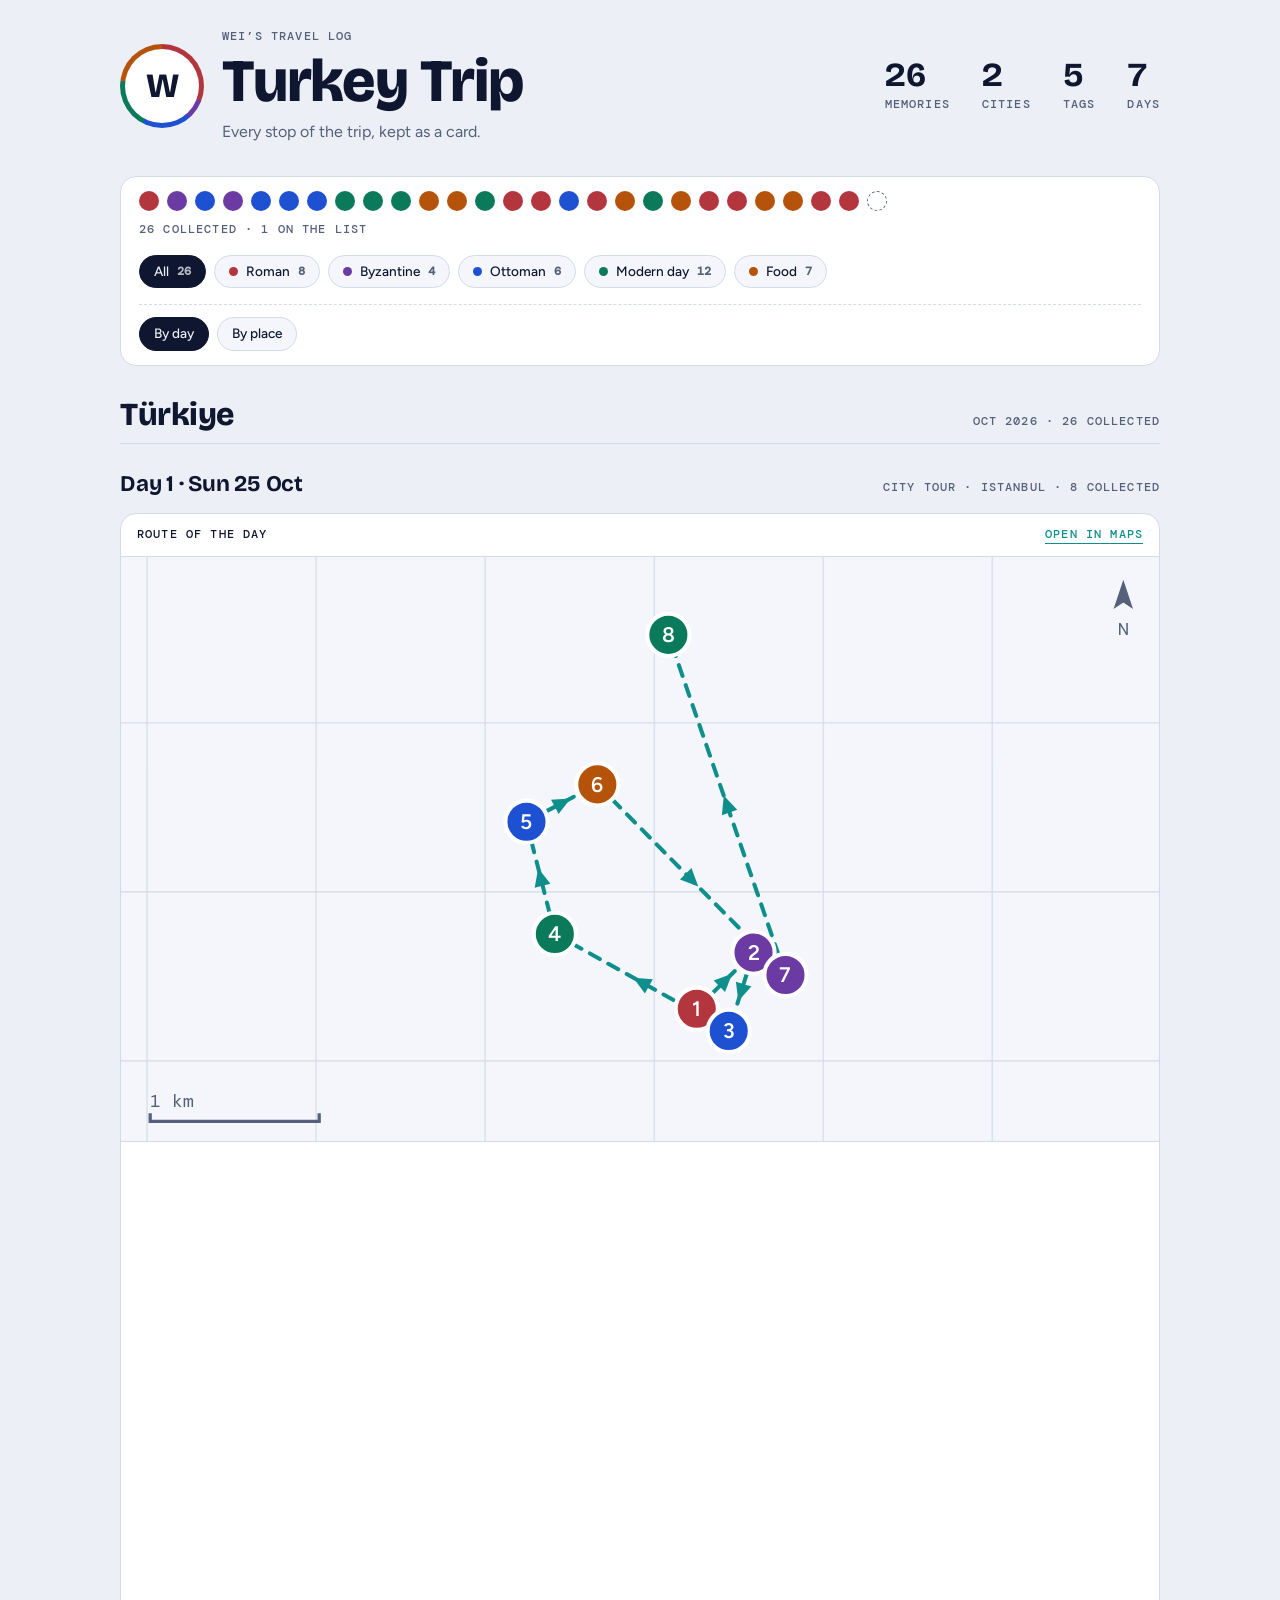
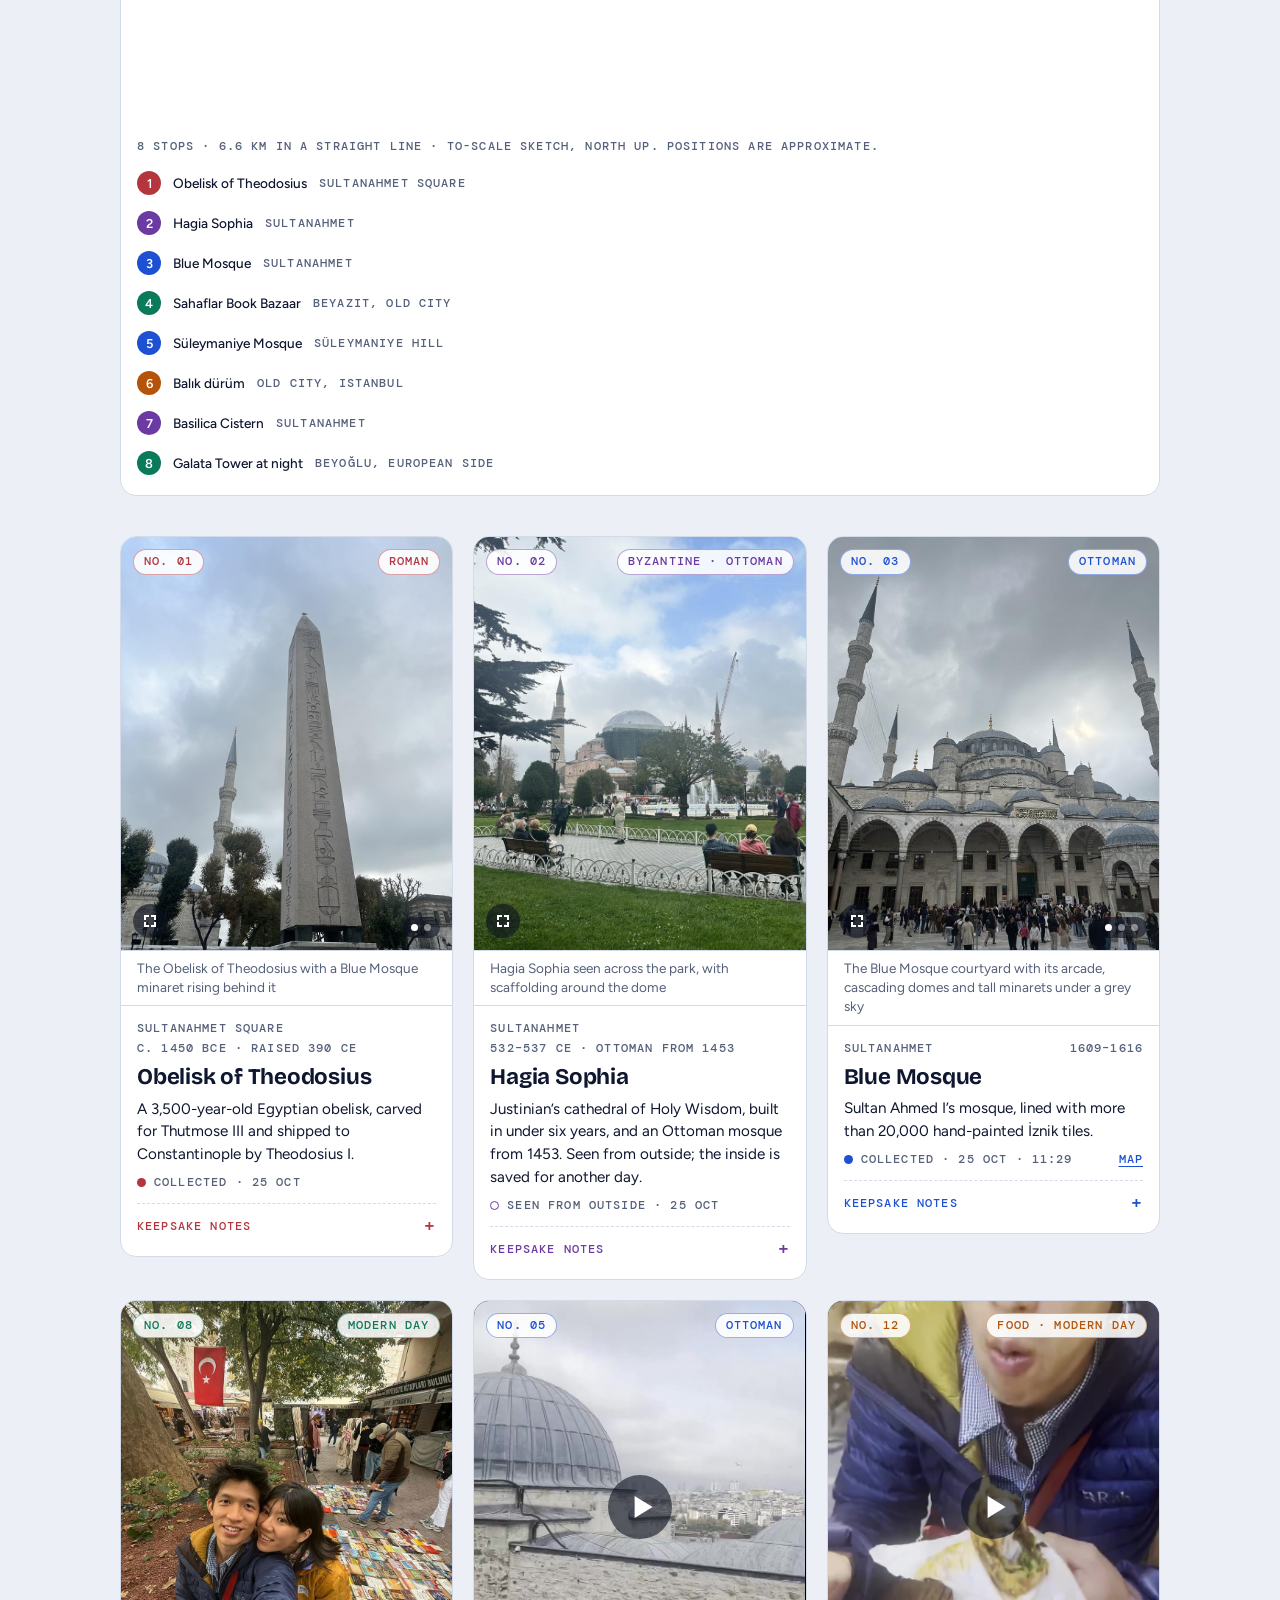
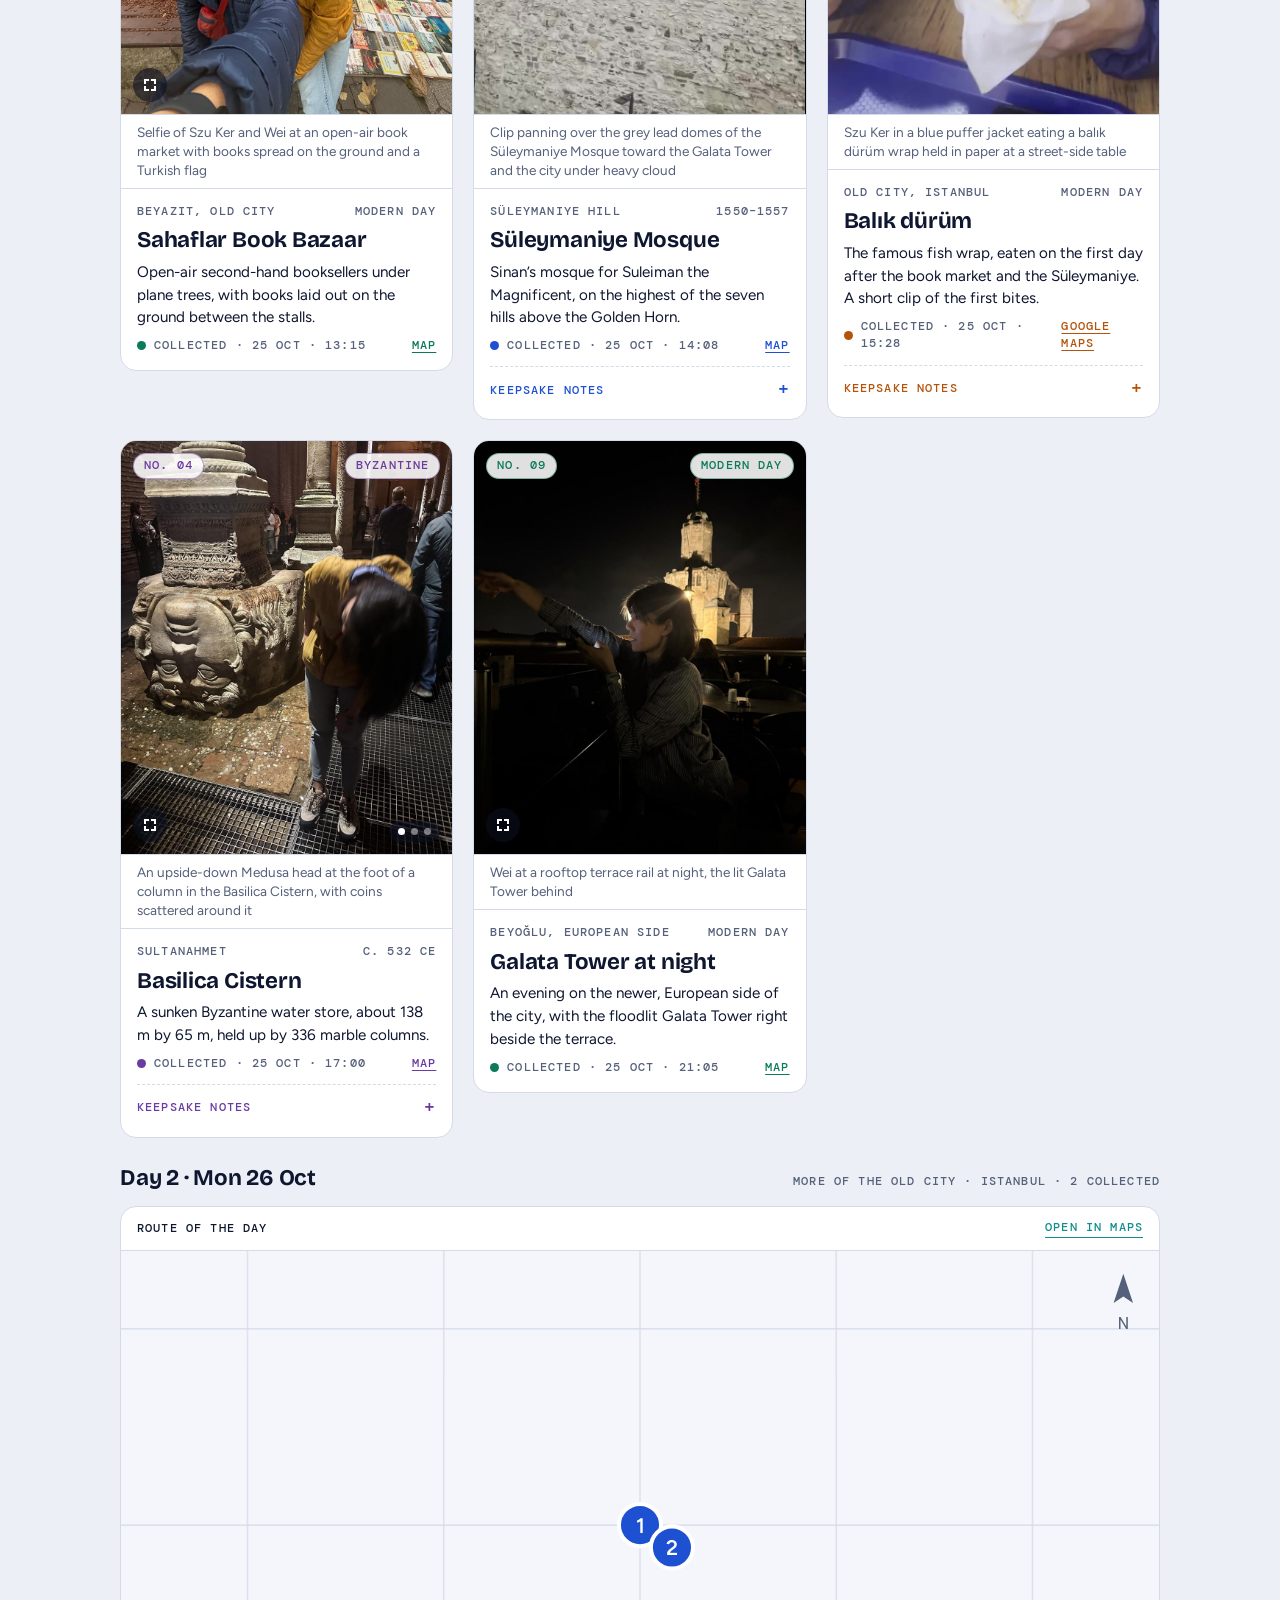
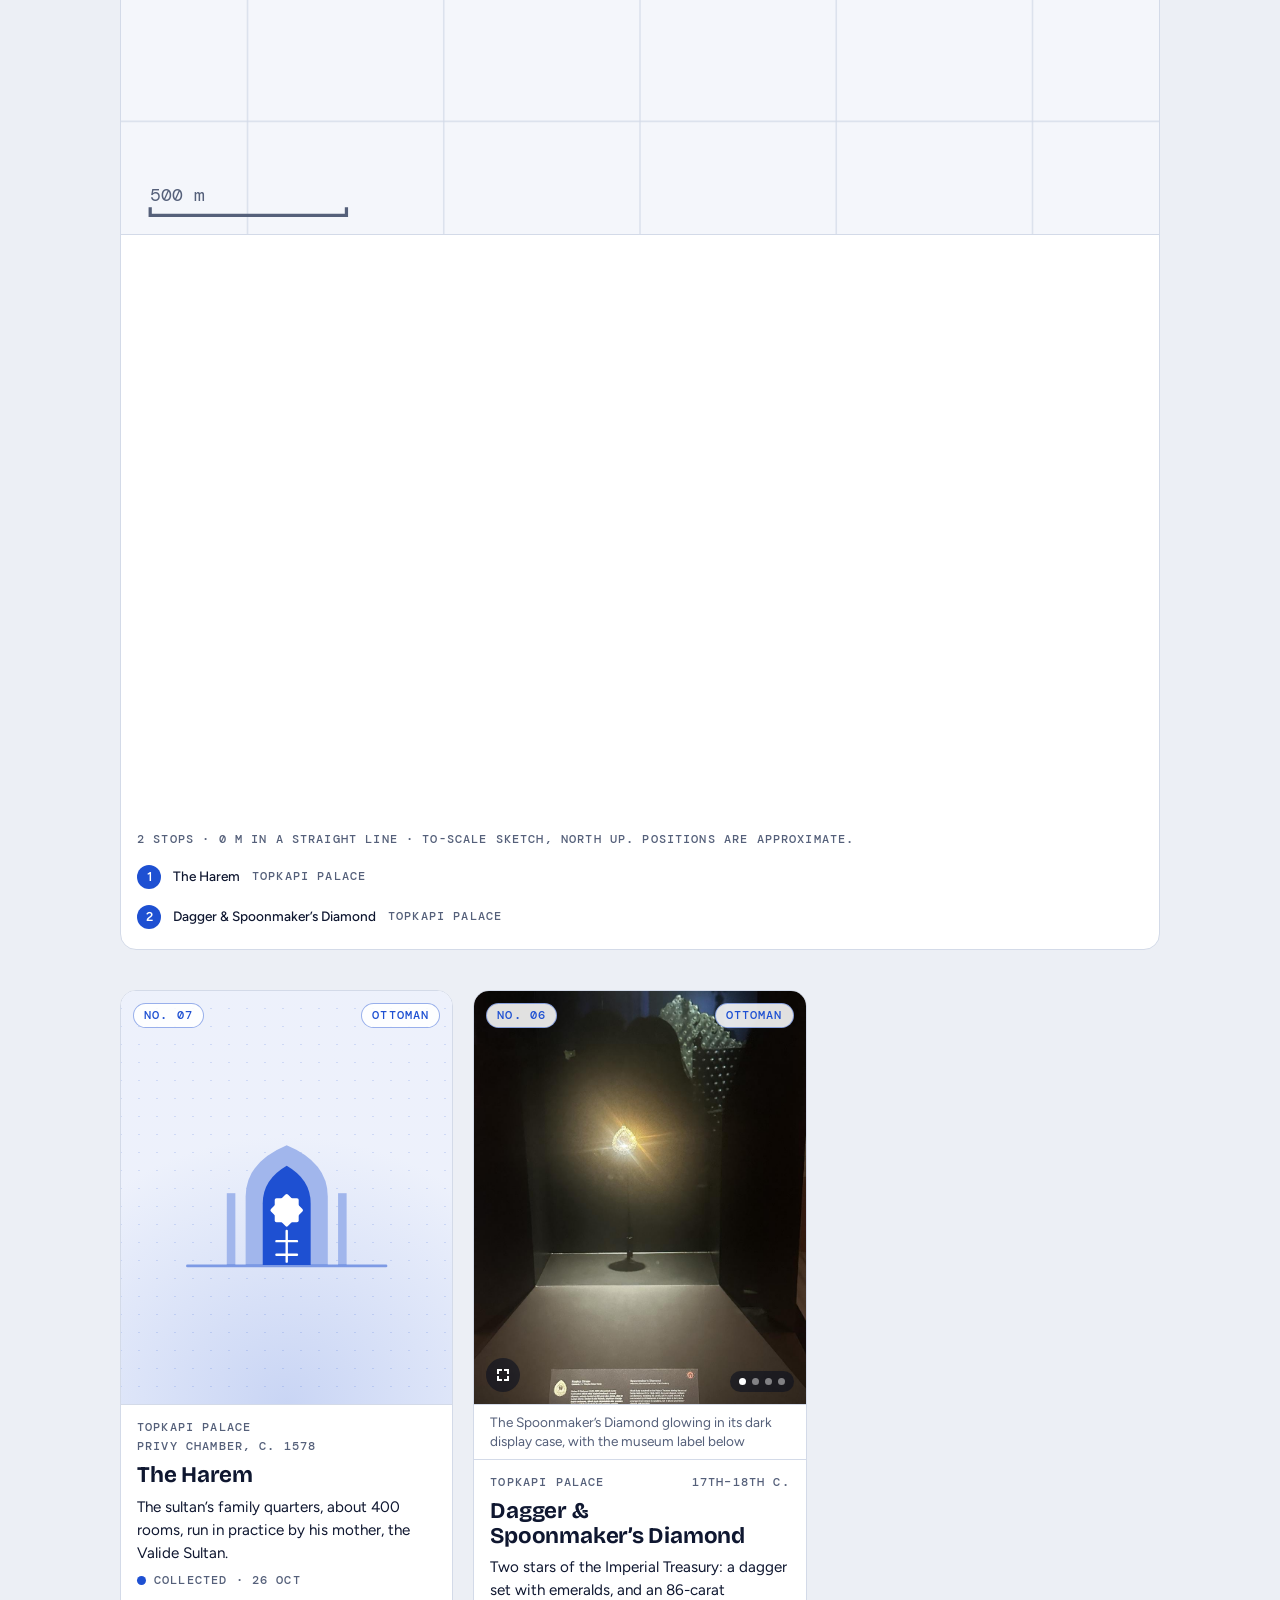
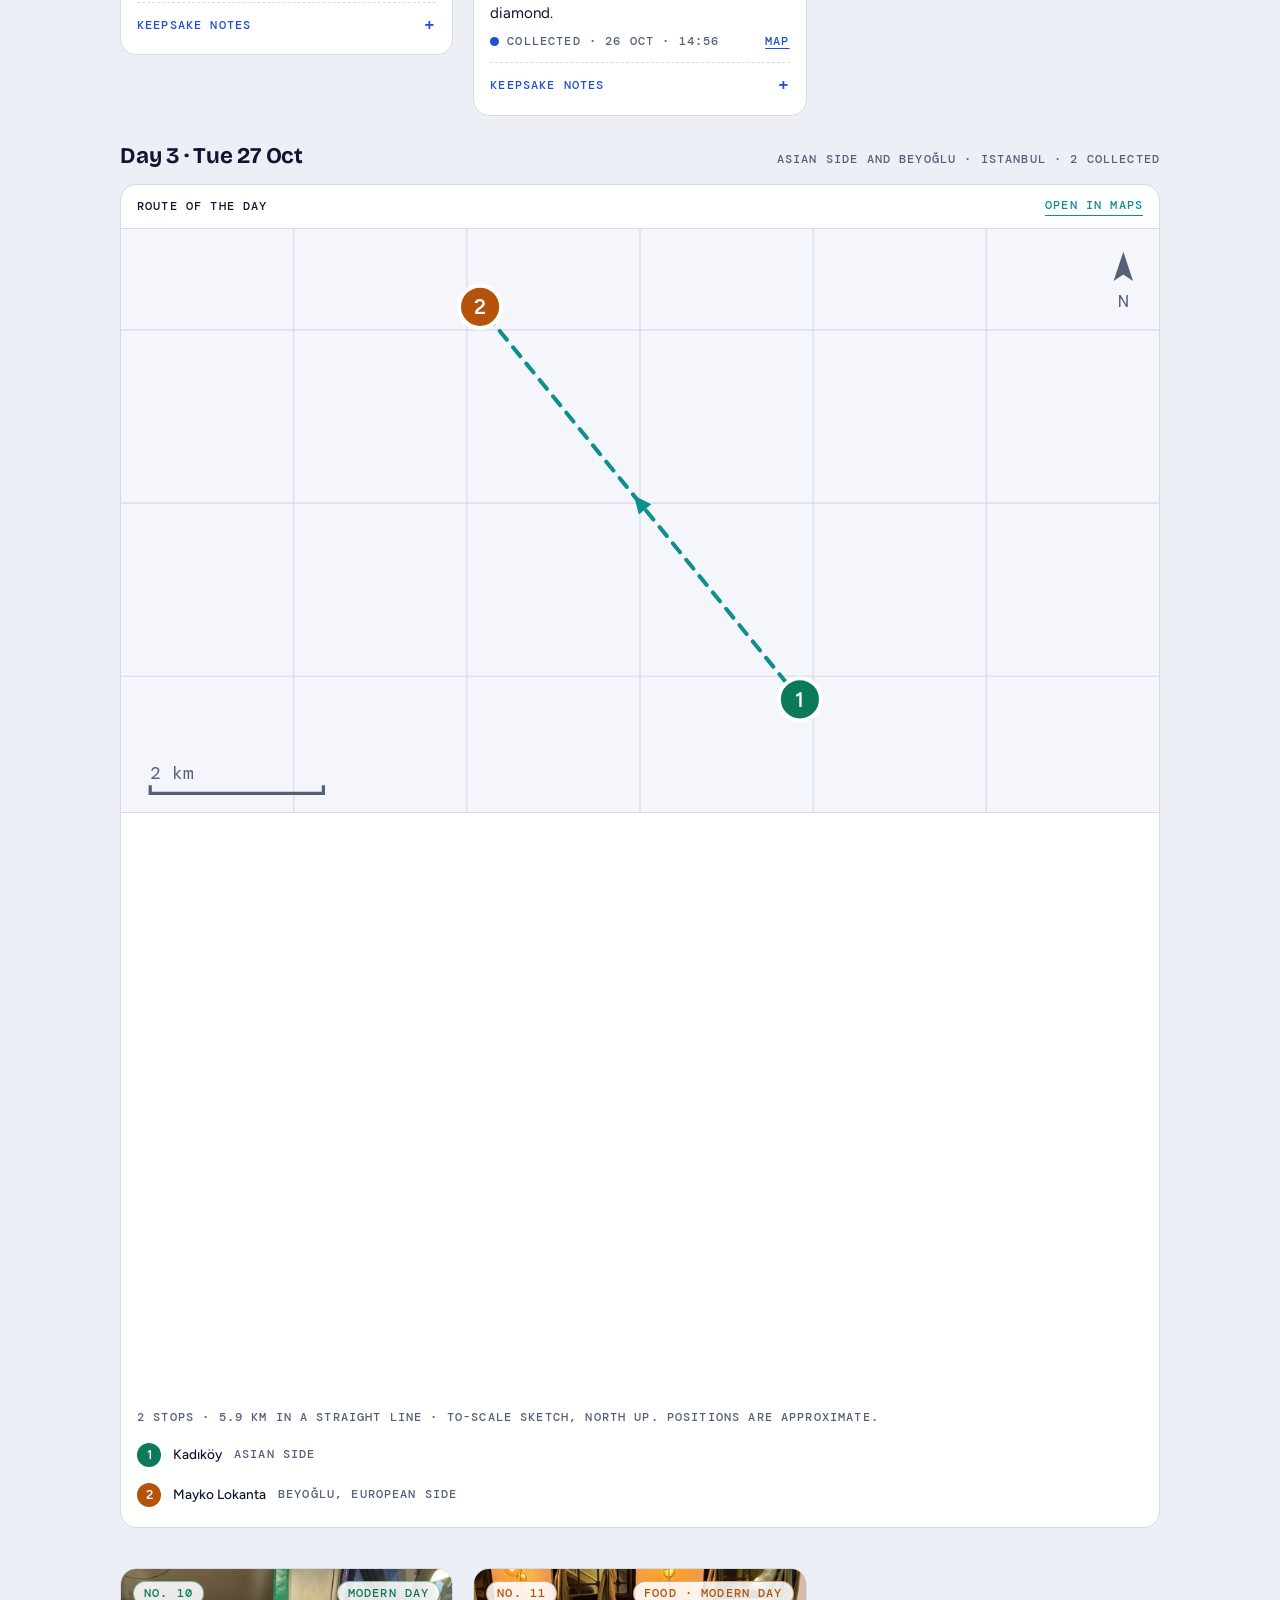
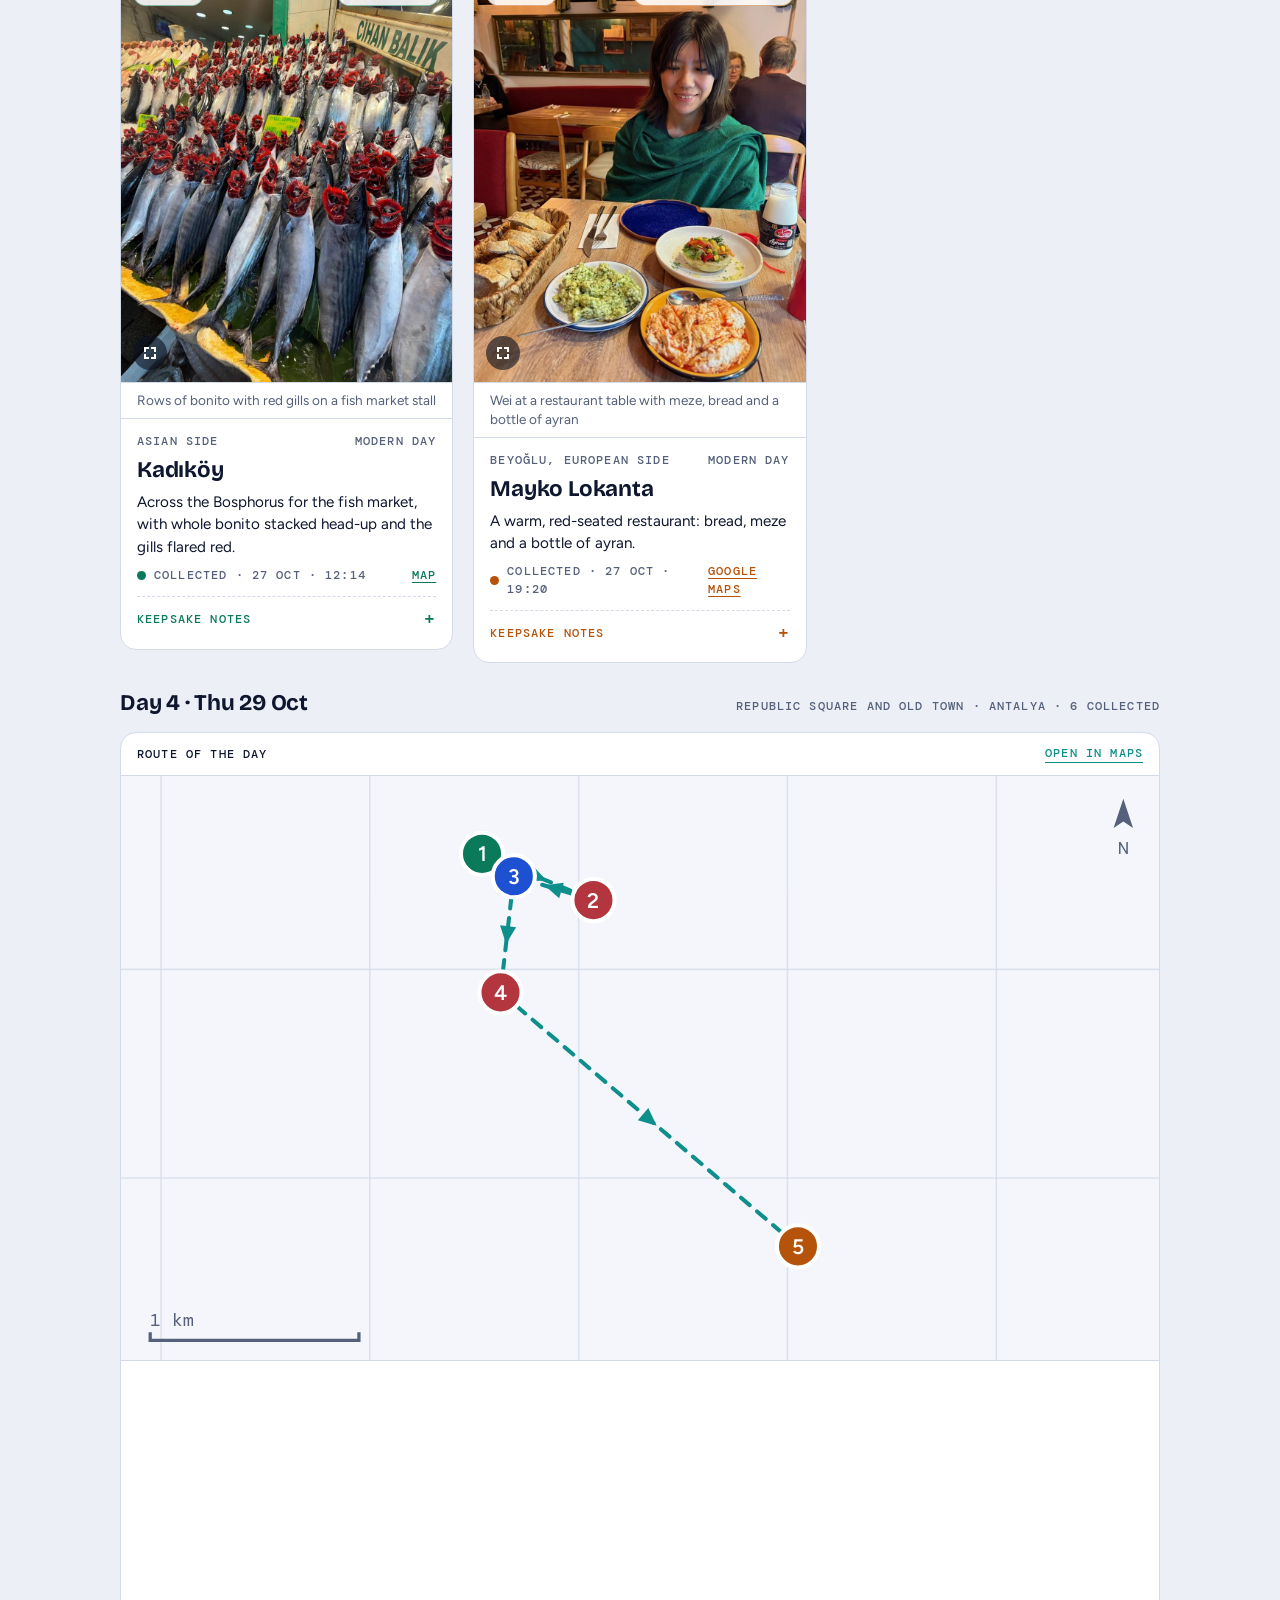
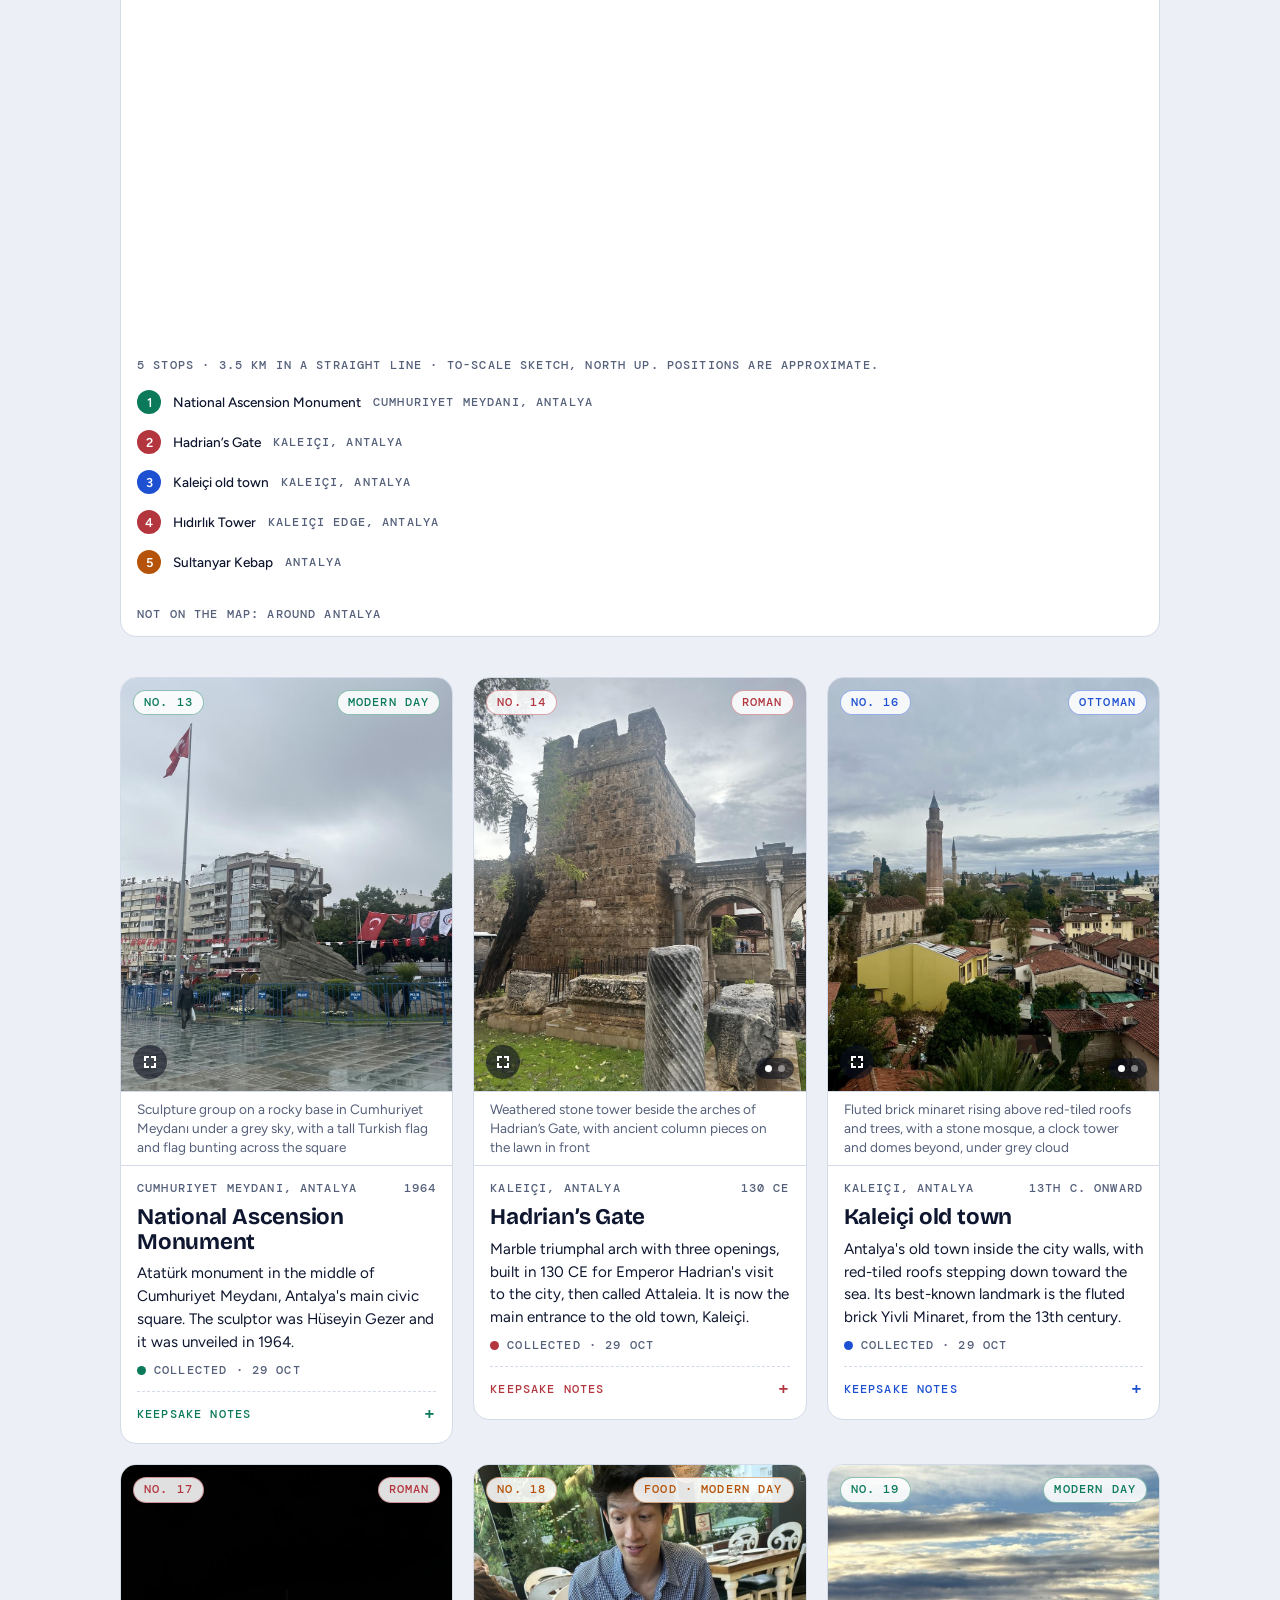
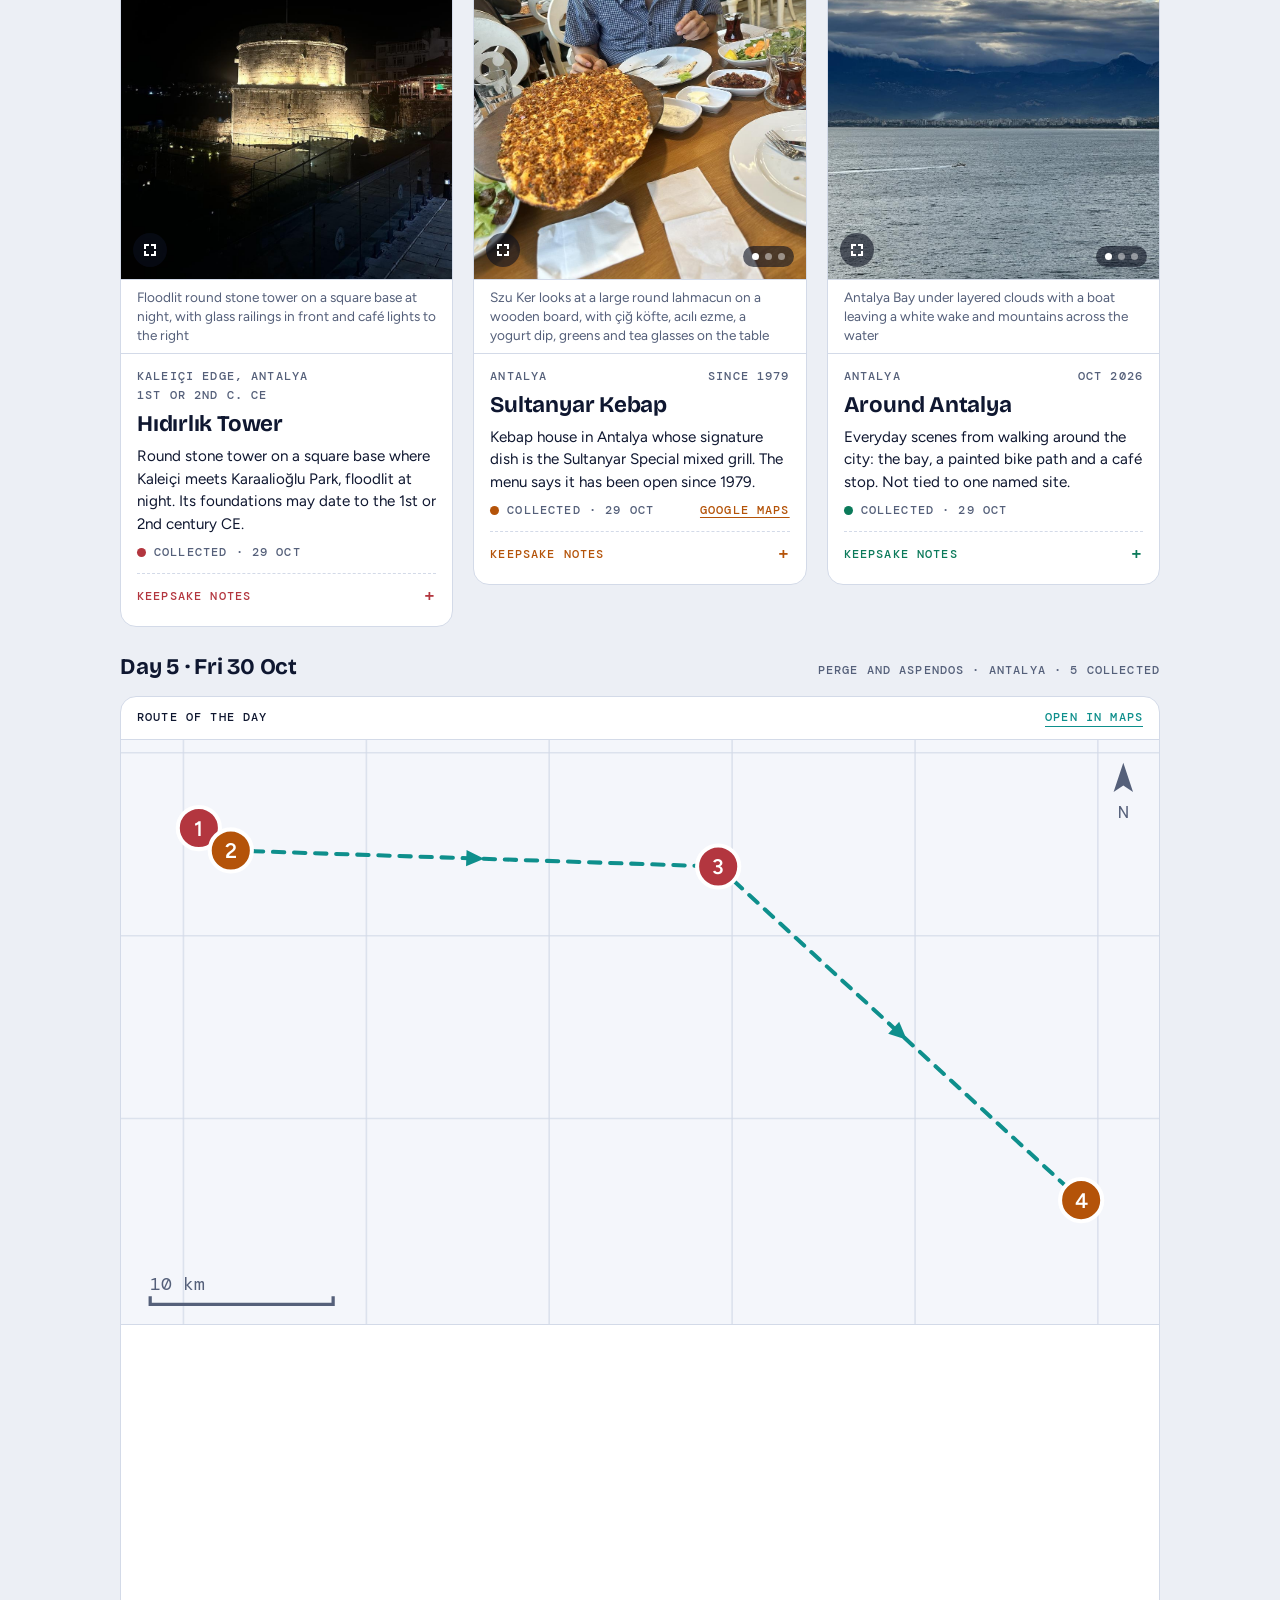
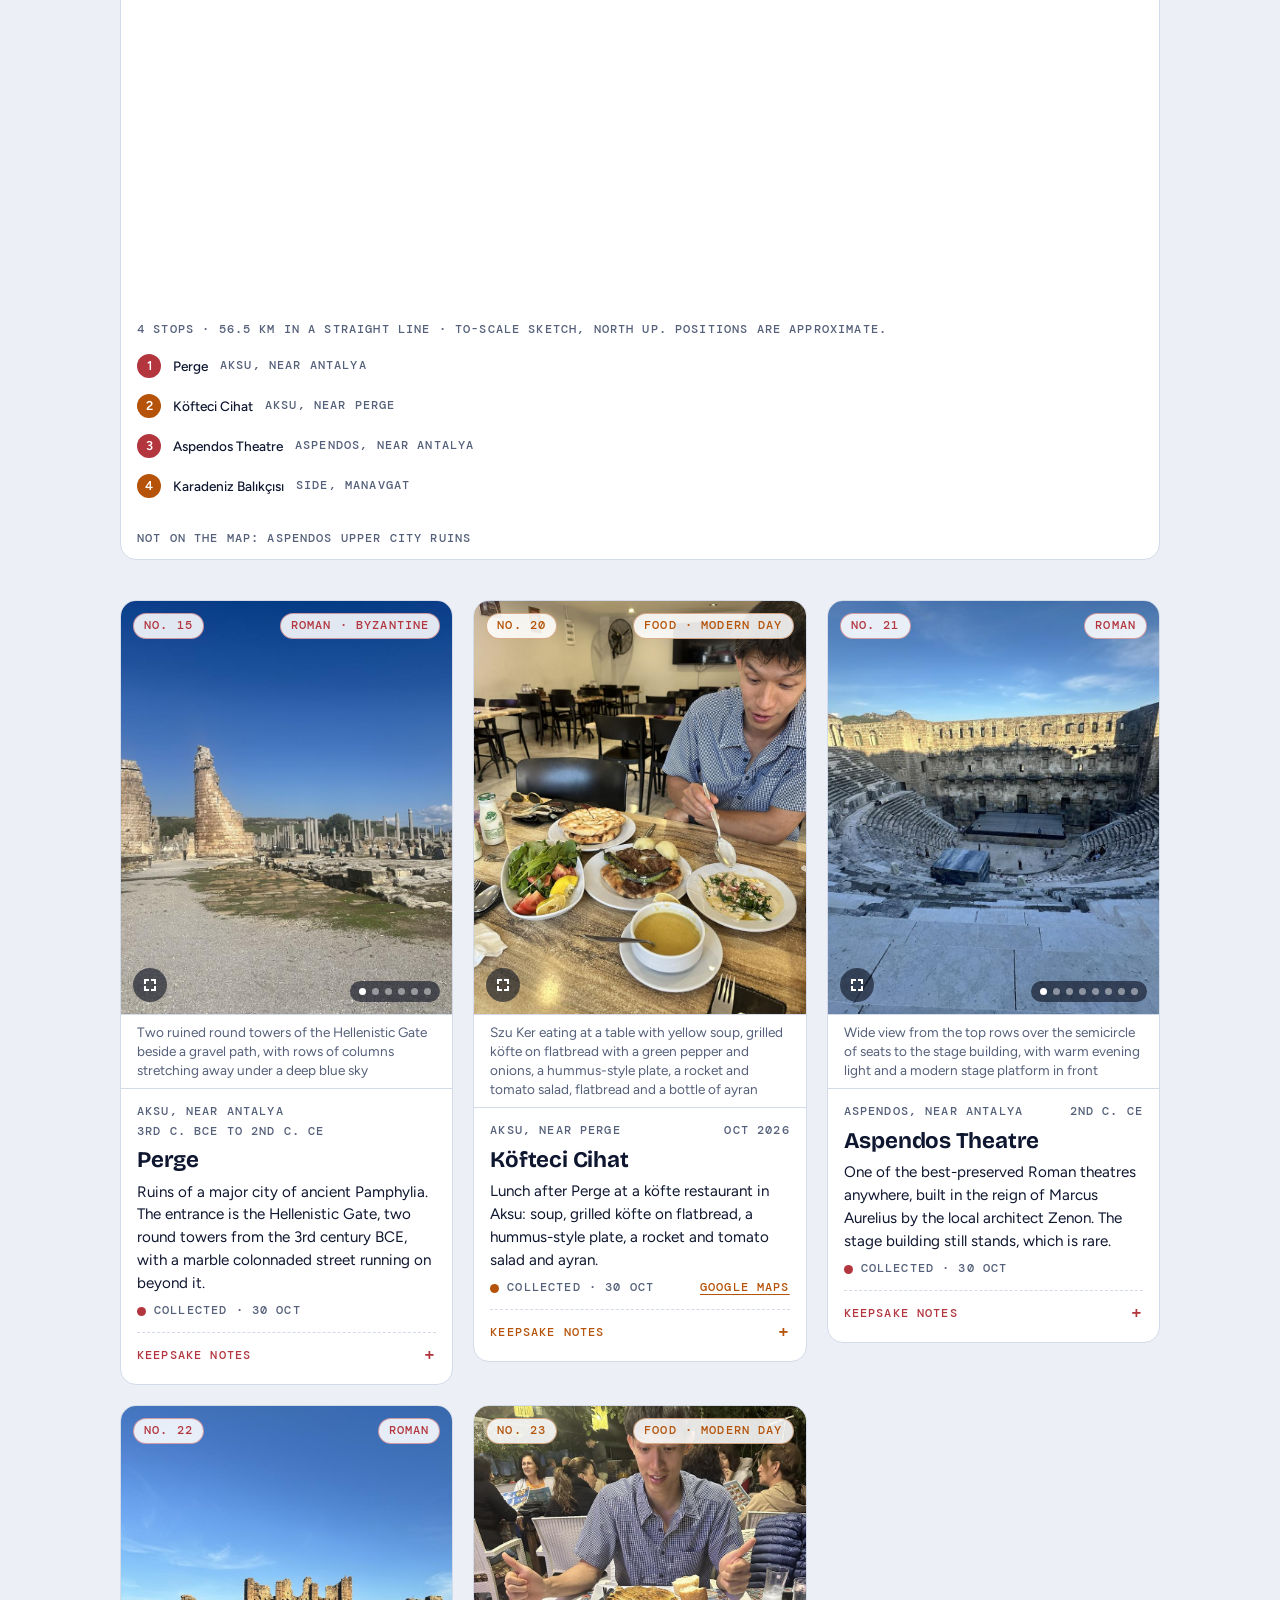
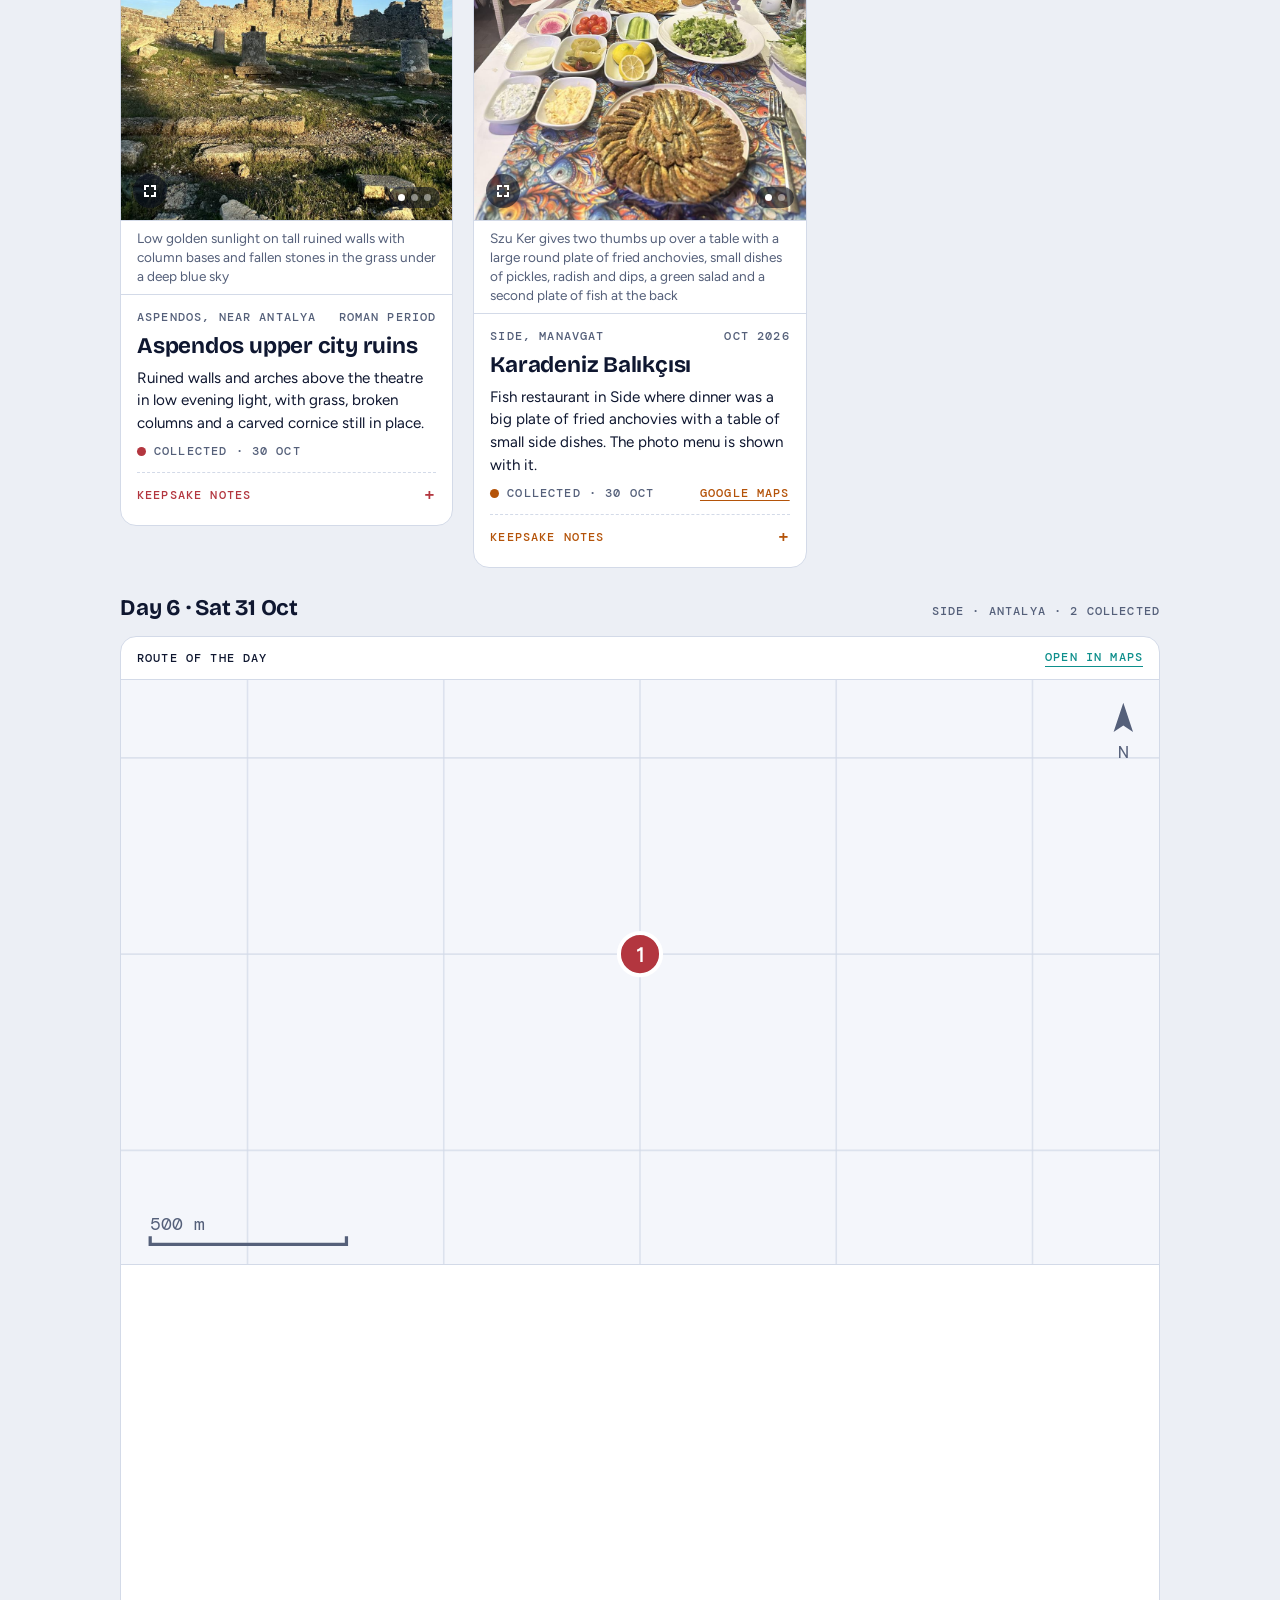
==== index.html @ 730e8e8e "Import Turkey Trip page from Claude artifact and prepare for GitHub Pages - Add the full site: page " ====
<!doctype html>
<html lang="en">
<head>
<meta charset="utf-8">
<meta name="viewport" content="width=device-width,initial-scale=1,viewport-fit=cover">
<style>:root{box-sizing:border-box;padding-top:env(safe-area-inset-top,0px);padding-bottom:env(safe-area-inset-bottom,0px)}html{scroll-padding-top:env(safe-area-inset-top,0px)}body{margin:0;padding:0}img{max-width:100%}[hidden]:not([hidden=until-found i]){display:none!important}</style>
<title>Turkey Trip</title>
<link rel="stylesheet" href="https://fonts.googleapis.com/css2?family=Bricolage+Grotesque:opsz,wght@12..96,500..800&family=DM+Mono:wght@400;500&family=Figtree:wght@400;500;600&display=swap">
<link rel="stylesheet" href="css/tokens.css">
<link rel="stylesheet" href="css/page.css">
<link rel="stylesheet" href="css/daymap.css">

<link rel="stylesheet" href="vendor/leaflet/leaflet.css">
</head>
<body>
<!--
  PAGE SHELL
  Static structure only. Text and cards are filled in by js/app.js from content/site.json.
  Elements marked data-slot are where generated content goes: keep the attribute when restyling.
  Read AGENTS.md before adding content.
-->
<div class="page">
  <header class="profile">
    <div class="profile__identity">
      <div class="profile__avatar" data-slot="avatar"><span class="profile__initial" data-slot="initial"></span></div>
      <div>
        <p class="profile__eyebrow label" data-slot="eyebrow"></p>
        <h1 class="profile__name" data-slot="name"></h1>
        <p class="profile__tagline" data-slot="tagline"></p>
      </div>
    </div>
    <dl class="profile__stats" data-slot="stats"></dl>
  </header>

  <section class="collection-bar" aria-label="Collection progress and filters">
    <div class="progress">
      <ol class="progress__slots" data-slot="progress-slots"></ol>
      <p class="progress__caption label" data-slot="progress-caption"></p>
    </div>
    <div class="filters" role="group" aria-label="Filter by category" data-slot="filters"></div>
    <div class="views" role="group" aria-label="Group by" data-slot="views"></div>
  </section>

  <main class="trips" data-slot="trips">
    <p class="status-message">Loading the collection…</p>
  </main>

  <section class="notes">
    <h2 class="notes__title">Picked up along the way</h2>
    <ul class="notes__list" data-slot="notes"></ul>
  </section>

  <section class="badges" aria-labelledby="badges-title">
    <div class="badges__header">
      <h2 class="badges__title" id="badges-title">Badges</h2>
      <p class="badges__caption label" data-slot="badges-caption"></p>
    </div>
    <ul class="badge-list" data-slot="badges"></ul>
  </section>

  <p class="page__footer">To add more, send Claude photos or ask it to pull in another chat.</p>
</div>

<script src="js/emblems.js"></script>
<script src="js/daymap.js"></script>
<script src="js/app.js"></script>

</body>
</html>
---- css/tokens.css ----
/*
  DESIGN TOKENS
  Every colour, font, size, space and shape decision lives in this file.
  css/page.css only reads these variables, so restyling starts here.
  The second and third blocks redefine the colour tokens for dark mode.
  Category colours are looked up by category id: a category with id "roman"
  uses --category-roman. A missing token falls back to --category-default.
*/
:root{
  /* Colour: surfaces and text */
  --color-page:#ECEFF5;
  --color-surface:#FFFFFF;
  --color-surface-alt:#F4F6FB;
  --color-text:#0F1730;
  --color-text-muted:#55607A;
  --color-border:#D3DAE8;
  --color-focus:#0E8F8C;
  --color-highlight:#0E8F8C;
  --color-overlay:rgba(10,15,31,.6);
  --color-on-overlay:#FFFFFF;
  --color-letterbox:#000000;

  /* Colour: categories (one per category id in content/trips.json) */
  --category-default:#55607A;
  --category-roman:#B3363F;
  --category-byzantine:#6B3AA3;
  --category-ottoman:#1E50D2;
  --category-modern:#0B7A5A;
  --category-food:#B45309;

  /* Fonts (the Google Fonts link lives in index.html) */
  --font-display:'Bricolage Grotesque','Avenir Next','Segoe UI',system-ui,sans-serif;
  --font-body:'Figtree',system-ui,-apple-system,'Segoe UI',sans-serif;
  --font-label:'DM Mono',ui-monospace,'SF Mono',Menlo,monospace;

  /* Type scale */
  --text-label:.72rem;
  --text-small:.85rem;
  --text-body:1rem;
  --text-summary:.95rem;
  --text-card-title:1.4rem;
  --text-destination:1.4rem;
  --text-section:1.6rem;
  --text-trip:2rem;
  --text-stat:2.1rem;
  --text-name:clamp(2.5rem,8vw,3.75rem);
  --tracking-label:.1em;

  /* Spacing */
  --space-1:4px;
  --space-2:8px;
  --space-3:12px;
  --space-4:16px;
  --space-5:24px;
  --space-6:32px;
  --space-7:44px;

  /* Shape */
  --radius-card:16px;
  --radius-badge:12px;
  --radius-pill:999px;
  --border-width:1px;

  /* Layout */
  --content-max:1040px;
  --gutter:16px;
  --card-min:290px;
  --media-ratio:4/5;
  --media-ratio-placeholder:3/2;

  /* Motion */
  --motion-fast:.2s;
}

@media (prefers-color-scheme: dark){
  :root:not([data-theme="light"]){
    --color-page:#0A0F1F;
    --color-surface:#121A30;
    --color-surface-alt:#18223D;
    --color-text:#E8ECF8;
    --color-text-muted:#9AA5C0;
    --color-border:#25304D;
    --color-focus:#41D1CB;
    --color-highlight:#41D1CB;
    --category-default:#9AA5C0;
    --category-roman:#F0808A;
    --category-byzantine:#BE98F2;
    --category-ottoman:#7DA2FF;
    --category-modern:#5FD2A7;
    --category-food:#F5B36B;
    color-scheme:dark;
  }
}

:root[data-theme="dark"]{
  --color-page:#0A0F1F;
  --color-surface:#121A30;
  --color-surface-alt:#18223D;
  --color-text:#E8ECF8;
  --color-text-muted:#9AA5C0;
  --color-border:#25304D;
  --color-focus:#41D1CB;
  --color-highlight:#41D1CB;
  --category-default:#9AA5C0;
  --category-roman:#F0808A;
  --category-byzantine:#BE98F2;
  --category-ottoman:#7DA2FF;
  --category-modern:#5FD2A7;
  --category-food:#F5B36B;
  color-scheme:dark;
}
---- css/page.css ----
/*
  PAGE STYLES
  Structure and components only. Colours, fonts, sizes, spacing and radii come
  from css/tokens.css. Class names follow BEM: block, block__element, block--modifier.
  The markup these classes style is generated by js/app.js and the shell in index.html.

  Component map:
    .page            outer column
    .profile         name, avatar and stats at the top
    .collection-bar  progress dots, category filters and the by-place / by-day switch
    .trip            one trip (heading plus destinations)
    .destination     one city or area inside a trip
    .card            one collectible memory (also .card--placeholder for an upcoming slot)
      .card__media   wraps the gallery and the two corner tags
      .gallery       swipeable photos and videos (the emblem only when a card has none)
      .card__body    text under the media
    .badges          the badge shelf: every place, lit once visited, dimmed until then
    .emblem          the hand-drawn artwork (SVG)
    .notes           short facts picked up along the way

  Per-card values arrive as CSS variables set in markup: --accent (category colour).
  The profile avatar ring arrives as --ring.
*/

*,*::before,*::after{box-sizing:border-box}
body{
  background:var(--color-page);
  color:var(--color-text);
  font-family:var(--font-body);
  font-size:var(--text-body);
  line-height:1.5;
  padding-left:max(var(--gutter),env(safe-area-inset-left,0px));
  padding-right:max(var(--gutter),env(safe-area-inset-right,0px));
}
h1,h2,h3,h4,p,ul,ol,dl,dd{margin:0}

.page{
  max-width:var(--content-max);
  margin:0 auto;
  padding-block:28px 56px;
  display:flex;
  flex-direction:column;
  gap:var(--space-6);
}
.label{
  font-family:var(--font-label);
  font-size:var(--text-label);
  font-weight:500;
  letter-spacing:var(--tracking-label);
  text-transform:uppercase;
}
.status-message{color:var(--color-text-muted)}

/* Profile */
.profile{display:flex;flex-wrap:wrap;gap:var(--space-5) 40px;align-items:center;justify-content:space-between}
.profile__identity{display:flex;align-items:center;gap:18px;min-width:0}
.profile__avatar{width:84px;height:84px;border-radius:50%;padding:5px;flex:none;background:var(--ring,var(--color-border))}
.profile__initial{display:grid;place-items:center;width:100%;height:100%;border-radius:50%;background:var(--color-surface);font:800 34px/1 var(--font-display)}
.profile__eyebrow{color:var(--color-text-muted);margin-bottom:var(--space-2)}
.profile__name{font:800 var(--text-name)/.95 var(--font-display);letter-spacing:-.02em}
.profile__tagline{margin-top:10px;color:var(--color-text-muted);max-width:36ch}
.profile__stats{display:flex;flex-wrap:wrap;gap:var(--space-3) var(--space-6)}
.stat{display:flex;flex-direction:column-reverse;gap:var(--space-1)}
.stat__value{font:700 var(--text-stat)/1 var(--font-display);font-variant-numeric:tabular-nums}
.stat__label{color:var(--color-text-muted)}

/* Collection bar: progress and filters */
.collection-bar{
  display:flex;flex-wrap:wrap;gap:var(--space-4) 28px;align-items:center;justify-content:space-between;
  background:var(--color-surface);
  border:var(--border-width) solid var(--color-border);
  border-radius:var(--radius-card);
  padding:14px 18px;
}
.progress{display:flex;flex-direction:column;gap:10px;min-width:0}
.progress__slots{list-style:none;padding:0;display:flex;flex-wrap:wrap;gap:var(--space-2)}
.progress__slot{width:20px;height:20px;border-radius:50%;background:var(--accent,var(--category-default))}
.progress__slot--empty{background:none;border:1.5px dashed var(--color-text-muted)}
.progress__caption{color:var(--color-text-muted)}
.filters{display:flex;flex-wrap:wrap;gap:var(--space-2)}
.views{display:flex;flex-wrap:wrap;gap:var(--space-2);flex-basis:100%;border-top:var(--border-width) dashed var(--color-border);padding-top:var(--space-3)}
.filter,.view-btn{
  display:inline-flex;align-items:center;gap:var(--space-2);
  font:500 var(--text-small)/1 var(--font-body);
  color:var(--color-text);
  background:var(--color-surface-alt);
  border:var(--border-width) solid var(--color-border);
  border-radius:var(--radius-pill);
  padding:9px 14px;
  cursor:pointer;
}
.filter__swatch{width:9px;height:9px;border-radius:50%;background:var(--accent,var(--category-default))}
.filter__count{font-family:var(--font-label);font-size:var(--text-label);color:var(--color-text-muted)}
.filter[aria-pressed="true"],.view-btn[aria-pressed="true"]{background:var(--color-text);border-color:var(--color-text);color:var(--color-page)}
.filter[aria-pressed="true"] .filter__count{color:inherit;opacity:.75}
.filter:focus-visible,.view-btn:focus-visible,.card__map:focus-visible,.card__details-summary:focus-visible,.gallery__nav:focus-visible,.gallery__dot:focus-visible{outline:2px solid var(--color-focus);outline-offset:2px}

/* Trips and destinations */
.trips{display:flex;flex-direction:column;gap:var(--space-7)}
.trip{display:flex;flex-direction:column;gap:28px}
.trip__header{
  display:flex;flex-wrap:wrap;align-items:baseline;justify-content:space-between;gap:var(--space-1) var(--space-4);
  border-bottom:var(--border-width) solid var(--color-border);
  padding-bottom:var(--space-3);
}
.trip__title{font:800 var(--text-trip)/1.05 var(--font-display);letter-spacing:-.015em}
.trip__meta,.destination__meta{color:var(--color-text-muted)}
.destination{display:flex;flex-direction:column;gap:var(--space-4)}
.destination__header{display:flex;flex-wrap:wrap;align-items:baseline;justify-content:space-between;gap:var(--space-1) var(--space-4)}
.destination__title{font:700 var(--text-destination)/1.1 var(--font-display);letter-spacing:-.01em}
.card-grid{
  display:grid;
  grid-template-columns:repeat(auto-fill,minmax(min(100%,var(--card-min)),1fr));
  gap:20px;
  align-items:start;
}

/* Card */
.card{
  --accent:var(--category-default);
  display:flex;flex-direction:column;min-width:0;overflow:hidden;
  background:var(--color-surface);
  border:var(--border-width) solid var(--color-border);
  border-radius:var(--radius-card);
  transition:transform var(--motion-fast) ease,box-shadow var(--motion-fast) ease;
}
.card:hover{transform:translateY(-2px);box-shadow:0 14px 26px -16px color-mix(in srgb,var(--accent) 70%,transparent)}
.card__media{position:relative}
.card__number,.card__category{
  position:absolute;top:var(--space-3);z-index:3;pointer-events:none;
  color:var(--accent);
  background:color-mix(in srgb,var(--color-surface) 88%,transparent);
  border:var(--border-width) solid color-mix(in srgb,var(--accent) 45%,transparent);
  border-radius:var(--radius-pill);
  padding:6px 10px;
  line-height:1;
}
.card__number{left:var(--space-3)}
.card__category{right:var(--space-3)}
.card__body{display:flex;flex-direction:column;gap:var(--space-2);padding:14px var(--space-4) var(--space-4);min-width:0}
.card__meta{display:flex;flex-wrap:wrap;justify-content:space-between;gap:2px var(--space-3);color:var(--color-text-muted)}
.card__title{font:700 var(--text-card-title)/1.1 var(--font-display);letter-spacing:-.01em;text-wrap:balance}
.card__summary{font-size:var(--text-summary)}
.card__status{display:flex;align-items:center;gap:var(--space-2);color:var(--color-text-muted)}
.card__map{margin-left:auto;color:var(--accent);text-decoration:underline;text-underline-offset:3px}
.card__status-dot{width:9px;height:9px;border-radius:50%;background:var(--accent);flex:none}
.card[data-status="partial"] .card__status-dot,.card--placeholder .card__status-dot{background:none;border:1.5px solid var(--accent)}
.card__details{border-top:var(--border-width) dashed var(--color-border);padding-top:10px;margin-top:var(--space-1)}
.card__details-summary{
  display:flex;justify-content:space-between;align-items:center;cursor:pointer;list-style:none;
  color:var(--accent);padding:var(--space-1) 0;
}
.card__details-summary::-webkit-details-marker{display:none}
.card__details-summary::after{content:"+";font-size:1.1rem;line-height:1}
.card__details[open] .card__details-summary::after{content:"\2212"}
.card__details-list{padding-left:18px;margin-top:var(--space-2);display:flex;flex-direction:column;gap:var(--space-2);font-size:.92rem}
.card--placeholder{border-style:dashed;background:transparent}
.card--placeholder .gallery{aspect-ratio:var(--media-ratio-placeholder)}
.card--placeholder .gallery__slide--emblem{background-image:none}
.card--placeholder .card__title{color:var(--color-text-muted)}

/* Gallery: native scroll-snap, so swiping works with touch, trackpad and keyboard */
.gallery{
  position:relative;aspect-ratio:var(--media-ratio);max-width:100%;overflow:hidden;
  background:var(--color-surface-alt);
  border-bottom:var(--border-width) solid var(--color-border);
}
.gallery__track{
  position:absolute;inset:0;display:flex;
  overflow-x:auto;overflow-y:hidden;
  scroll-snap-type:x mandatory;
  overscroll-behavior-x:contain;
  scrollbar-width:none;
  -webkit-overflow-scrolling:touch;
}
.gallery__track::-webkit-scrollbar{display:none}
.gallery__track:focus-visible{outline:3px solid var(--color-focus);outline-offset:-3px}
.gallery__slide{flex:0 0 100%;min-width:0;position:relative;scroll-snap-align:start;scroll-snap-stop:always}
.gallery__image{display:block;width:100%;height:100%;object-fit:cover;user-select:none;-webkit-user-drag:none}
.gallery__slide--video{background:var(--color-letterbox)}
.gallery__video{display:block;width:100%;height:100%;object-fit:cover;object-position:50% 65%;cursor:pointer}
.gallery__play{
  position:absolute;left:50%;top:50%;z-index:1;transform:translate(-50%,-50%);
  width:64px;height:64px;padding:0;border:0;border-radius:50%;
  background:var(--color-overlay);cursor:pointer;
  transition:opacity var(--motion-fast) ease;
}
.gallery__play::before{
  content:"";position:absolute;left:50%;top:50%;transform:translate(-30%,-50%);
  border-left:18px solid var(--color-on-overlay);border-top:11px solid transparent;border-bottom:11px solid transparent;
}
.gallery__slide--video[data-playing="true"] .gallery__play{opacity:0}
.gallery__slide--emblem{
  display:grid;place-items:center;
  background:
    linear-gradient(45deg,color-mix(in srgb,var(--accent) 15%,transparent) 1px,transparent 1px) 0 0/18px 18px,
    linear-gradient(-45deg,color-mix(in srgb,var(--accent) 15%,transparent) 1px,transparent 1px) 0 0/18px 18px,
    radial-gradient(120% 90% at 50% 100%,color-mix(in srgb,var(--accent) 24%,var(--color-surface)) 0,color-mix(in srgb,var(--accent) 8%,var(--color-surface)) 72%);
}
.gallery__dots{
  position:absolute;right:var(--space-3);bottom:var(--space-3);z-index:2;
  display:flex;gap:6px;align-items:center;
  background:var(--color-overlay);padding:7px 9px;border-radius:var(--radius-pill);
}
.gallery__dot{position:relative;width:7px;height:7px;padding:0;border:0;border-radius:50%;background:var(--color-on-overlay);opacity:.45;cursor:pointer}
.gallery__dot::after{content:"";position:absolute;inset:-9px}
.gallery__dot[aria-current="true"]{opacity:1}
.gallery__nav{
  position:absolute;top:50%;z-index:2;transform:translateY(-50%);
  width:36px;height:36px;padding:0;border:0;border-radius:50%;
  background:var(--color-overlay);color:var(--color-on-overlay);
  font-size:1.4rem;line-height:1;cursor:pointer;
  opacity:0;transition:opacity var(--motion-fast) ease;
}
.gallery__nav--prev{left:var(--space-3)}
.gallery__nav--next{right:var(--space-3)}
.gallery:hover .gallery__nav:not(:disabled),.gallery:focus-within .gallery__nav:not(:disabled){opacity:1}
@media (hover:none){.gallery__nav{display:none}}

/* Emblem (the drawn artwork). Colours derive from the card's --accent. */
.emblem{width:min(62%,210px);height:auto;margin-top:var(--space-3);color:var(--accent)}
.emblem__fill{fill:var(--accent)}
.emblem__fill-mid{fill:color-mix(in srgb,var(--accent) 68%,var(--color-surface))}
.emblem__fill-soft{fill:color-mix(in srgb,var(--accent) 42%,var(--color-surface))}
.emblem__line{fill:none;stroke:var(--accent);stroke-width:1.6;stroke-linecap:round;stroke-linejoin:round}
.emblem__cut{fill:none;stroke:var(--color-surface);stroke-width:1.4;stroke-linecap:round}
.emblem__paper{fill:var(--color-surface)}
.emblem__gem{fill:var(--color-highlight)}

/* Badges: lit when visited, dimmed when not */
.badges{display:flex;flex-direction:column;gap:var(--space-4)}
.badges__header{display:flex;flex-wrap:wrap;align-items:baseline;justify-content:space-between;gap:var(--space-1) var(--space-4)}
.badges__title{font:700 var(--text-section)/1.1 var(--font-display);letter-spacing:-.01em}
.badges__caption{color:var(--color-text-muted)}
.badge-list{list-style:none;padding:0;display:grid;grid-template-columns:repeat(auto-fill,minmax(min(100%,104px),1fr));gap:var(--space-3)}
.badge-list__item{min-width:0}
.badge{
  --accent:var(--category-default);
  display:flex;flex-direction:column;align-items:center;gap:var(--space-2);height:100%;
  padding:var(--space-3) var(--space-2);text-align:center;text-decoration:none;color:var(--color-text);
  background:color-mix(in srgb,var(--accent) 12%,var(--color-surface));
  border:var(--border-width) solid color-mix(in srgb,var(--accent) 50%,transparent);
  border-radius:var(--radius-badge);
  box-shadow:0 8px 16px -12px color-mix(in srgb,var(--accent) 80%,transparent);
  transition:transform var(--motion-fast) ease;
}
a.badge:hover{transform:translateY(-2px)}
a.badge:focus-visible{outline:2px solid var(--color-focus);outline-offset:2px}
.badge__art{display:grid;place-items:center;width:100%;aspect-ratio:3/2}
.badge__art .emblem{width:88%;margin:0}
.badge__name{font:600 var(--text-small)/1.15 var(--font-body);text-wrap:balance}
.badge--dim{
  background:transparent;box-shadow:none;border-style:dashed;border-color:var(--color-border);
  color:var(--color-text-muted);
}
.badge--dim .badge__art{filter:grayscale(1);opacity:.3}

/* Notes */
.notes{display:flex;flex-direction:column;gap:var(--space-4)}
.notes__title{font:700 var(--text-section)/1.1 var(--font-display);letter-spacing:-.01em}
.notes__list{list-style:none;padding:0;display:grid;grid-template-columns:repeat(auto-fit,minmax(min(100%,260px),1fr));gap:20px}
.note{border-top:var(--border-width) solid var(--color-border);padding-top:var(--space-3);display:flex;flex-direction:column;gap:6px;min-width:0}
.note__label{color:var(--color-highlight)}
.note__text{font-size:var(--text-summary)}
.page__footer{color:var(--color-text-muted);font-size:var(--text-small)}

@media (max-width:480px){
  .profile__avatar{width:68px;height:68px}
  .profile__initial{font-size:28px}
}
@media (prefers-reduced-motion:reduce){
  .card,.badge,.gallery__nav{transition:none}
  .card:hover{transform:none}
}

/* Photo zoom button and lightbox */
.gallery__image{cursor:zoom-in}
.gallery__zoom{
  position:absolute;left:var(--space-3);bottom:var(--space-3);z-index:2;
  width:34px;height:34px;padding:0;border:0;border-radius:50%;
  background:var(--color-overlay);color:var(--color-on-overlay);cursor:pointer;
}
.gallery__zoom::before{
  content:"";position:absolute;left:50%;top:50%;width:12px;height:12px;transform:translate(-50%,-50%);
  background:
    linear-gradient(currentColor,currentColor) 0 0/5px 2px no-repeat,
    linear-gradient(currentColor,currentColor) 0 0/2px 5px no-repeat,
    linear-gradient(currentColor,currentColor) 100% 0/5px 2px no-repeat,
    linear-gradient(currentColor,currentColor) 100% 0/2px 5px no-repeat,
    linear-gradient(currentColor,currentColor) 0 100%/5px 2px no-repeat,
    linear-gradient(currentColor,currentColor) 0 100%/2px 5px no-repeat,
    linear-gradient(currentColor,currentColor) 100% 100%/5px 2px no-repeat,
    linear-gradient(currentColor,currentColor) 100% 100%/2px 5px no-repeat;
}
.gallery__zoom::after{content:"";position:absolute;inset:-6px}
.gallery__zoom:focus-visible,.lightbox button:focus-visible{outline:2px solid var(--color-focus);outline-offset:2px}
.lightbox-open{overflow:hidden}
.lightbox{
  position:fixed;inset:0;z-index:100;display:flex;align-items:center;justify-content:center;
  background:rgba(5,8,18,.98);padding:56px var(--gutter) 24px;
}
.lightbox[hidden]{display:none}
.lightbox__figure{margin:0;display:flex;flex-direction:column;align-items:center;gap:var(--space-3);max-width:100%;max-height:100%;min-height:0}
.lightbox__img{display:block;max-width:100%;max-height:calc(100dvh - 140px);object-fit:contain;border-radius:var(--radius-badge)}
.lightbox__caption{color:#D5DBEA;font-size:var(--text-small);text-align:center;max-width:60ch}
.lightbox__close,.lightbox__nav{
  position:absolute;border:0;border-radius:50%;background:rgba(255,255,255,.14);color:#fff;cursor:pointer;line-height:1;
}
.lightbox__close{top:max(12px,env(safe-area-inset-top,0px));right:12px;width:44px;height:44px;font-size:1.8rem}
.lightbox__nav{top:50%;width:44px;height:44px;margin-top:-22px;font-size:1.8rem}
.lightbox__nav--prev{left:8px}
.lightbox__nav--next{right:8px}
.lightbox__nav:disabled{opacity:.3;cursor:default}

/* Caption under the gallery; its text follows the photo in view */
.gallery__caption{
  margin:0;
  padding:var(--space-2) var(--space-4);
  color:var(--color-text-muted);
  font-size:var(--text-small);
  line-height:1.4;
  border-bottom:var(--border-width) solid var(--color-border);
}
---- css/daymap.css ----
/*
  DAY MAP
  Styles the route map that js/daymap.js draws at the top of each day in the By day view.
  Colours, fonts, spacing and shape all come from the tokens in css/tokens.css.
*/
.daymap{
  margin:0 0 var(--space-5);
  background:var(--color-surface);
  border:var(--border-width) solid var(--color-border);
  border-radius:var(--radius-card);
  overflow:hidden;
}
.daymap__head{
  display:flex;
  align-items:center;
  justify-content:space-between;
  gap:var(--space-3);
  padding:var(--space-3) var(--space-4);
}
.daymap__link{
  color:var(--color-highlight);
  text-decoration:none;
  border-bottom:var(--border-width) solid currentColor;
}
.daymap__link:focus-visible{outline:2px solid var(--color-focus);outline-offset:3px}
.daymap__svg{
  display:block;
  width:100%;
  height:auto;
  background:var(--color-surface-alt);
  border-top:var(--border-width) solid var(--color-border);
  border-bottom:var(--border-width) solid var(--color-border);
}
.daymap__grid line{stroke:var(--color-border);stroke-width:1;opacity:.7}
.daymap__route line{
  stroke:var(--color-highlight);
  stroke-width:2.5;
  stroke-dasharray:7 6;
  stroke-linecap:round;
}
.daymap__arrows polygon{fill:var(--color-highlight)}
.daymap__pin{stroke:var(--color-surface);stroke-width:2.5}
.daymap__num{
  fill:#fff;
  font:600 13px var(--font-body);
  text-anchor:middle;
  dominant-baseline:central;
}
.daymap__scale{stroke:var(--color-text-muted);stroke-width:2;fill:none}
.daymap__scale-text{fill:var(--color-text-muted);font:11px var(--font-label)}
.daymap__north-arrow{fill:var(--color-text-muted)}
.daymap__north{fill:var(--color-text-muted);font:11px var(--font-label);text-anchor:middle}
.daymap__summary,
.daymap__missing{
  margin:0;
  padding:var(--space-3) var(--space-4) 0;
  color:var(--color-text-muted);
}
.daymap__stops{
  list-style:none;
  margin:0;
  padding:var(--space-2) var(--space-2) var(--space-3);
}
.daymap__stop{
  display:flex;
  align-items:center;
  flex-wrap:wrap;
  gap:var(--space-1) var(--space-3);
  padding:var(--space-2);
  border-radius:var(--radius-badge);
  color:var(--color-text);
  text-decoration:none;
}
.daymap__stop:hover{background:var(--color-surface-alt)}
.daymap__stop:focus-visible{outline:2px solid var(--color-focus);outline-offset:1px}
.daymap__dot{
  flex:none;
  display:inline-flex;
  align-items:center;
  justify-content:center;
  width:24px;
  height:24px;
  border-radius:var(--radius-pill);
  color:#fff;
  font:600 .8rem var(--font-body);
  font-style:normal;
}
.daymap__stop-title{font-family:var(--font-body);font-size:var(--text-small);font-weight:500}
.daymap__stop-area{color:var(--color-text-muted)}
.daymap__missing{padding-bottom:var(--space-3)}

@media (prefers-color-scheme: dark){
  :root:not([data-theme="light"]) .daymap__num,
  :root:not([data-theme="light"]) .daymap__dot{fill:#0A0F1F;color:#0A0F1F}
}
:root[data-theme="dark"] .daymap__num,
:root[data-theme="dark"] .daymap__dot{fill:#0A0F1F;color:#0A0F1F}

.daymap__canvas{position:relative}
.daymap__live{
  width:100%;
  aspect-ratio:16/9;
  min-height:260px;
  background:var(--color-surface-alt);
  border-top:var(--border-width) solid var(--color-border);
  border-bottom:var(--border-width) solid var(--color-border);
  z-index:0;
}
.daymap__marker span{
  display:flex;align-items:center;justify-content:center;
  width:26px;height:26px;border-radius:50%;
  border:2px solid #fff;color:#fff;
  font:600 13px var(--font-body);
  box-shadow:0 1px 4px rgba(0,0,0,.4);
}
---- vendor/leaflet/leaflet.css ----
/* required styles */

.leaflet-pane,
.leaflet-tile,
.leaflet-marker-icon,
.leaflet-marker-shadow,
.leaflet-tile-container,
.leaflet-pane > svg,
.leaflet-pane > canvas,
.leaflet-zoom-box,
.leaflet-image-layer,
.leaflet-layer {
	position: absolute;
	left: 0;
	top: 0;
	}
.leaflet-container {
	overflow: hidden;
	}
.leaflet-tile,
.leaflet-marker-icon,
.leaflet-marker-shadow {
	-webkit-user-select: none;
	   -moz-user-select: none;
	        user-select: none;
	  -webkit-user-drag: none;
	}
/* Prevents IE11 from highlighting tiles in blue */
.leaflet-tile::selection {
	background: transparent;
}
/* Safari renders non-retina tile on retina better with this, but Chrome is worse */
.leaflet-safari .leaflet-tile {
	image-rendering: -webkit-optimize-contrast;
	}
/* hack that prevents hw layers "stretching" when loading new tiles */
.leaflet-safari .leaflet-tile-container {
	width: 1600px;
	height: 1600px;
	-webkit-transform-origin: 0 0;
	}
.leaflet-marker-icon,
.leaflet-marker-shadow {
	display: block;
	}
/* .leaflet-container svg: reset svg max-width decleration shipped in Joomla! (joomla.org) 3.x */
/* .leaflet-container img: map is broken in FF if you have max-width: 100% on tiles */
.leaflet-container .leaflet-overlay-pane svg {
	max-width: none !important;
	max-height: none !important;
	}
.leaflet-container .leaflet-marker-pane img,
.leaflet-container .leaflet-shadow-pane img,
.leaflet-container .leaflet-tile-pane img,
.leaflet-container img.leaflet-image-layer,
.leaflet-container .leaflet-tile {
	max-width: none !important;
	max-height: none !important;
	width: auto;
	padding: 0;
	}

.leaflet-container img.leaflet-tile {
	/* See: https://bugs.chromium.org/p/chromium/issues/detail?id=600120 */
	mix-blend-mode: plus-lighter;
}

.leaflet-container.leaflet-touch-zoom {
	-ms-touch-action: pan-x pan-y;
	touch-action: pan-x pan-y;
	}
.leaflet-container.leaflet-touch-drag {
	-ms-touch-action: pinch-zoom;
	/* Fallback for FF which doesn't support pinch-zoom */
	touch-action: none;
	touch-action: pinch-zoom;
}
.leaflet-container.leaflet-touch-drag.leaflet-touch-zoom {
	-ms-touch-action: none;
	touch-action: none;
}
.leaflet-container {
	-webkit-tap-highlight-color: transparent;
}
.leaflet-container a {
	-webkit-tap-highlight-color: rgba(51, 181, 229, 0.4);
}
.leaflet-tile {
	filter: inherit;
	visibility: hidden;
	}
.leaflet-tile-loaded {
	visibility: inherit;
	}
.leaflet-zoom-box {
	width: 0;
	height: 0;
	-moz-box-sizing: border-box;
	     box-sizing: border-box;
	z-index: 800;
	}
/* workaround for https://bugzilla.mozilla.org/show_bug.cgi?id=888319 */
.leaflet-overlay-pane svg {
	-moz-user-select: none;
	}

.leaflet-pane         { z-index: 400; }

.leaflet-tile-pane    { z-index: 200; }
.leaflet-overlay-pane { z-index: 400; }
.leaflet-shadow-pane  { z-index: 500; }
.leaflet-marker-pane  { z-index: 600; }
.leaflet-tooltip-pane   { z-index: 650; }
.leaflet-popup-pane   { z-index: 700; }

.leaflet-map-pane canvas { z-index: 100; }
.leaflet-map-pane svg    { z-index: 200; }

.leaflet-vml-shape {
	width: 1px;
	height: 1px;
	}
.lvml {
	behavior: url(#default#VML);
	display: inline-block;
	position: absolute;
	}


/* control positioning */

.leaflet-control {
	position: relative;
	z-index: 800;
	pointer-events: visiblePainted; /* IE 9-10 doesn't have auto */
	pointer-events: auto;
	}
.leaflet-top,
.leaflet-bottom {
	position: absolute;
	z-index: 1000;
	pointer-events: none;
	}
.leaflet-top {
	top: 0;
	}
.leaflet-right {
	right: 0;
	}
.leaflet-bottom {
	bottom: 0;
	}
.leaflet-left {
	left: 0;
	}
.leaflet-control {
	float: left;
	clear: both;
	}
.leaflet-right .leaflet-control {
	float: right;
	}
.leaflet-top .leaflet-control {
	margin-top: 10px;
	}
.leaflet-bottom .leaflet-control {
	margin-bottom: 10px;
	}
.leaflet-left .leaflet-control {
	margin-left: 10px;
	}
.leaflet-right .leaflet-control {
	margin-right: 10px;
	}


/* zoom and fade animations */

.leaflet-fade-anim .leaflet-popup {
	opacity: 0;
	-webkit-transition: opacity 0.2s linear;
	   -moz-transition: opacity 0.2s linear;
	        transition: opacity 0.2s linear;
	}
.leaflet-fade-anim .leaflet-map-pane .leaflet-popup {
	opacity: 1;
	}
.leaflet-zoom-animated {
	-webkit-transform-origin: 0 0;
	    -ms-transform-origin: 0 0;
	        transform-origin: 0 0;
	}
svg.leaflet-zoom-animated {
	will-change: transform;
}

.leaflet-zoom-anim .leaflet-zoom-animated {
	-webkit-transition: -webkit-transform 0.25s cubic-bezier(0,0,0.25,1);
	   -moz-transition:    -moz-transform 0.25s cubic-bezier(0,0,0.25,1);
	        transition:         transform 0.25s cubic-bezier(0,0,0.25,1);
	}
.leaflet-zoom-anim .leaflet-tile,
.leaflet-pan-anim .leaflet-tile {
	-webkit-transition: none;
	   -moz-transition: none;
	        transition: none;
	}

.leaflet-zoom-anim .leaflet-zoom-hide {
	visibility: hidden;
	}


/* cursors */

.leaflet-interactive {
	cursor: pointer;
	}
.leaflet-grab {
	cursor: -webkit-grab;
	cursor:    -moz-grab;
	cursor:         grab;
	}
.leaflet-crosshair,
.leaflet-crosshair .leaflet-interactive {
	cursor: crosshair;
	}
.leaflet-popup-pane,
.leaflet-control {
	cursor: auto;
	}
.leaflet-dragging .leaflet-grab,
.leaflet-dragging .leaflet-grab .leaflet-interactive,
.leaflet-dragging .leaflet-marker-draggable {
	cursor: move;
	cursor: -webkit-grabbing;
	cursor:    -moz-grabbing;
	cursor:         grabbing;
	}

/* marker & overlays interactivity */
.leaflet-marker-icon,
.leaflet-marker-shadow,
.leaflet-image-layer,
.leaflet-pane > svg path,
.leaflet-tile-container {
	pointer-events: none;
	}

.leaflet-marker-icon.leaflet-interactive,
.leaflet-image-layer.leaflet-interactive,
.leaflet-pane > svg path.leaflet-interactive,
svg.leaflet-image-layer.leaflet-interactive path {
	pointer-events: visiblePainted; /* IE 9-10 doesn't have auto */
	pointer-events: auto;
	}

/* visual tweaks */

.leaflet-container {
	background: #ddd;
	outline-offset: 1px;
	}
.leaflet-container a {
	color: #0078A8;
	}
.leaflet-zoom-box {
	border: 2px dotted #38f;
	background: rgba(255,255,255,0.5);
	}


/* general typography */
.leaflet-container {
	font-family: "Helvetica Neue", Arial, Helvetica, sans-serif;
	font-size: 12px;
	font-size: 0.75rem;
	line-height: 1.5;
	}


/* general toolbar styles */

.leaflet-bar {
	box-shadow: 0 1px 5px rgba(0,0,0,0.65);
	border-radius: 4px;
	}
.leaflet-bar a {
	background-color: #fff;
	border-bottom: 1px solid #ccc;
	width: 26px;
	height: 26px;
	line-height: 26px;
	display: block;
	text-align: center;
	text-decoration: none;
	color: black;
	}
.leaflet-bar a,
.leaflet-control-layers-toggle {
	background-position: 50% 50%;
	background-repeat: no-repeat;
	display: block;
	}
.leaflet-bar a:hover,
.leaflet-bar a:focus {
	background-color: #f4f4f4;
	}
.leaflet-bar a:first-child {
	border-top-left-radius: 4px;
	border-top-right-radius: 4px;
	}
.leaflet-bar a:last-child {
	border-bottom-left-radius: 4px;
	border-bottom-right-radius: 4px;
	border-bottom: none;
	}
.leaflet-bar a.leaflet-disabled {
	cursor: default;
	background-color: #f4f4f4;
	color: #bbb;
	}

.leaflet-touch .leaflet-bar a {
	width: 30px;
	height: 30px;
	line-height: 30px;
	}
.leaflet-touch .leaflet-bar a:first-child {
	border-top-left-radius: 2px;
	border-top-right-radius: 2px;
	}
.leaflet-touch .leaflet-bar a:last-child {
	border-bottom-left-radius: 2px;
	border-bottom-right-radius: 2px;
	}

/* zoom control */

.leaflet-control-zoom-in,
.leaflet-control-zoom-out {
	font: bold 18px 'Lucida Console', Monaco, monospace;
	text-indent: 1px;
	}

.leaflet-touch .leaflet-control-zoom-in, .leaflet-touch .leaflet-control-zoom-out  {
	font-size: 22px;
	}


/* layers control */

.leaflet-control-layers {
	box-shadow: 0 1px 5px rgba(0,0,0,0.4);
	background: #fff;
	border-radius: 5px;
	}
.leaflet-control-layers-toggle {
	background-image: url(images/layers.png);
	width: 36px;
	height: 36px;
	}
.leaflet-retina .leaflet-control-layers-toggle {
	background-image: url(images/layers-2x.png);
	background-size: 26px 26px;
	}
.leaflet-touch .leaflet-control-layers-toggle {
	width: 44px;
	height: 44px;
	}
.leaflet-control-layers .leaflet-control-layers-list,
.leaflet-control-layers-expanded .leaflet-control-layers-toggle {
	display: none;
	}
.leaflet-control-layers-expanded .leaflet-control-layers-list {
	display: block;
	position: relative;
	}
.leaflet-control-layers-expanded {
	padding: 6px 10px 6px 6px;
	color: #333;
	background: #fff;
	}
.leaflet-control-layers-scrollbar {
	overflow-y: scroll;
	overflow-x: hidden;
	padding-right: 5px;
	}
.leaflet-control-layers-selector {
	margin-top: 2px;
	position: relative;
	top: 1px;
	}
.leaflet-control-layers label {
	display: block;
	font-size: 13px;
	font-size: 1.08333em;
	}
.leaflet-control-layers-separator {
	height: 0;
	border-top: 1px solid #ddd;
	margin: 5px -10px 5px -6px;
	}

/* Default icon URLs */
.leaflet-default-icon-path { /* used only in path-guessing heuristic, see L.Icon.Default */
	background-image: url(images/marker-icon.png);
	}


/* attribution and scale controls */

.leaflet-container .leaflet-control-attribution {
	background: #fff;
	background: rgba(255, 255, 255, 0.8);
	margin: 0;
	}
.leaflet-control-attribution,
.leaflet-control-scale-line {
	padding: 0 5px;
	color: #333;
	line-height: 1.4;
	}
.leaflet-control-attribution a {
	text-decoration: none;
	}
.leaflet-control-attribution a:hover,
.leaflet-control-attribution a:focus {
	text-decoration: underline;
	}
.leaflet-attribution-flag {
	display: inline !important;
	vertical-align: baseline !important;
	width: 1em;
	height: 0.6669em;
	}
.leaflet-left .leaflet-control-scale {
	margin-left: 5px;
	}
.leaflet-bottom .leaflet-control-scale {
	margin-bottom: 5px;
	}
.leaflet-control-scale-line {
	border: 2px solid #777;
	border-top: none;
	line-height: 1.1;
	padding: 2px 5px 1px;
	white-space: nowrap;
	-moz-box-sizing: border-box;
	     box-sizing: border-box;
	background: rgba(255, 255, 255, 0.8);
	text-shadow: 1px 1px #fff;
	}
.leaflet-control-scale-line:not(:first-child) {
	border-top: 2px solid #777;
	border-bottom: none;
	margin-top: -2px;
	}
.leaflet-control-scale-line:not(:first-child):not(:last-child) {
	border-bottom: 2px solid #777;
	}

.leaflet-touch .leaflet-control-attribution,
.leaflet-touch .leaflet-control-layers,
.leaflet-touch .leaflet-bar {
	box-shadow: none;
	}
.leaflet-touch .leaflet-control-layers,
.leaflet-touch .leaflet-bar {
	border: 2px solid rgba(0,0,0,0.2);
	background-clip: padding-box;
	}


/* popup */

.leaflet-popup {
	position: absolute;
	text-align: center;
	margin-bottom: 20px;
	}
.leaflet-popup-content-wrapper {
	padding: 1px;
	text-align: left;
	border-radius: 12px;
	}
.leaflet-popup-content {
	margin: 13px 24px 13px 20px;
	line-height: 1.3;
	font-size: 13px;
	font-size: 1.08333em;
	min-height: 1px;
	}
.leaflet-popup-content p {
	margin: 17px 0;
	margin: 1.3em 0;
	}
.leaflet-popup-tip-container {
	width: 40px;
	height: 20px;
	position: absolute;
	left: 50%;
	margin-top: -1px;
	margin-left: -20px;
	overflow: hidden;
	pointer-events: none;
	}
.leaflet-popup-tip {
	width: 17px;
	height: 17px;
	padding: 1px;

	margin: -10px auto 0;
	pointer-events: auto;

	-webkit-transform: rotate(45deg);
	   -moz-transform: rotate(45deg);
	    -ms-transform: rotate(45deg);
	        transform: rotate(45deg);
	}
.leaflet-popup-content-wrapper,
.leaflet-popup-tip {
	background: white;
	color: #333;
	box-shadow: 0 3px 14px rgba(0,0,0,0.4);
	}
.leaflet-container a.leaflet-popup-close-button {
	position: absolute;
	top: 0;
	right: 0;
	border: none;
	text-align: center;
	width: 24px;
	height: 24px;
	font: 16px/24px Tahoma, Verdana, sans-serif;
	color: #757575;
	text-decoration: none;
	background: transparent;
	}
.leaflet-container a.leaflet-popup-close-button:hover,
.leaflet-container a.leaflet-popup-close-button:focus {
	color: #585858;
	}
.leaflet-popup-scrolled {
	overflow: auto;
	}

.leaflet-oldie .leaflet-popup-content-wrapper {
	-ms-zoom: 1;
	}
.leaflet-oldie .leaflet-popup-tip {
	width: 24px;
	margin: 0 auto;

	-ms-filter: "progid:DXImageTransform.Microsoft.Matrix(M11=0.70710678, M12=0.70710678, M21=-0.70710678, M22=0.70710678)";
	filter: progid:DXImageTransform.Microsoft.Matrix(M11=0.70710678, M12=0.70710678, M21=-0.70710678, M22=0.70710678);
	}

.leaflet-oldie .leaflet-control-zoom,
.leaflet-oldie .leaflet-control-layers,
.leaflet-oldie .leaflet-popup-content-wrapper,
.leaflet-oldie .leaflet-popup-tip {
	border: 1px solid #999;
	}


/* div icon */

.leaflet-div-icon {
	background: #fff;
	border: 1px solid #666;
	}


/* Tooltip */
/* Base styles for the element that has a tooltip */
.leaflet-tooltip {
	position: absolute;
	padding: 6px;
	background-color: #fff;
	border: 1px solid #fff;
	border-radius: 3px;
	color: #222;
	white-space: nowrap;
	-webkit-user-select: none;
	-moz-user-select: none;
	-ms-user-select: none;
	user-select: none;
	pointer-events: none;
	box-shadow: 0 1px 3px rgba(0,0,0,0.4);
	}
.leaflet-tooltip.leaflet-interactive {
	cursor: pointer;
	pointer-events: auto;
	}
.leaflet-tooltip-top:before,
.leaflet-tooltip-bottom:before,
.leaflet-tooltip-left:before,
.leaflet-tooltip-right:before {
	position: absolute;
	pointer-events: none;
	border: 6px solid transparent;
	background: transparent;
	content: "";
	}

/* Directions */

.leaflet-tooltip-bottom {
	margin-top: 6px;
}
.leaflet-tooltip-top {
	margin-top: -6px;
}
.leaflet-tooltip-bottom:before,
.leaflet-tooltip-top:before {
	left: 50%;
	margin-left: -6px;
	}
.leaflet-tooltip-top:before {
	bottom: 0;
	margin-bottom: -12px;
	border-top-color: #fff;
	}
.leaflet-tooltip-bottom:before {
	top: 0;
	margin-top: -12px;
	margin-left: -6px;
	border-bottom-color: #fff;
	}
.leaflet-tooltip-left {
	margin-left: -6px;
}
.leaflet-tooltip-right {
	margin-left: 6px;
}
.leaflet-tooltip-left:before,
.leaflet-tooltip-right:before {
	top: 50%;
	margin-top: -6px;
	}
.leaflet-tooltip-left:before {
	right: 0;
	margin-right: -12px;
	border-left-color: #fff;
	}
.leaflet-tooltip-right:before {
	left: 0;
	margin-left: -12px;
	border-right-color: #fff;
	}

/* Printing */

@media print {
	/* Prevent printers from removing background-images of controls. */
	.leaflet-control {
		-webkit-print-color-adjust: exact;
		print-color-adjust: exact;
		}
	}
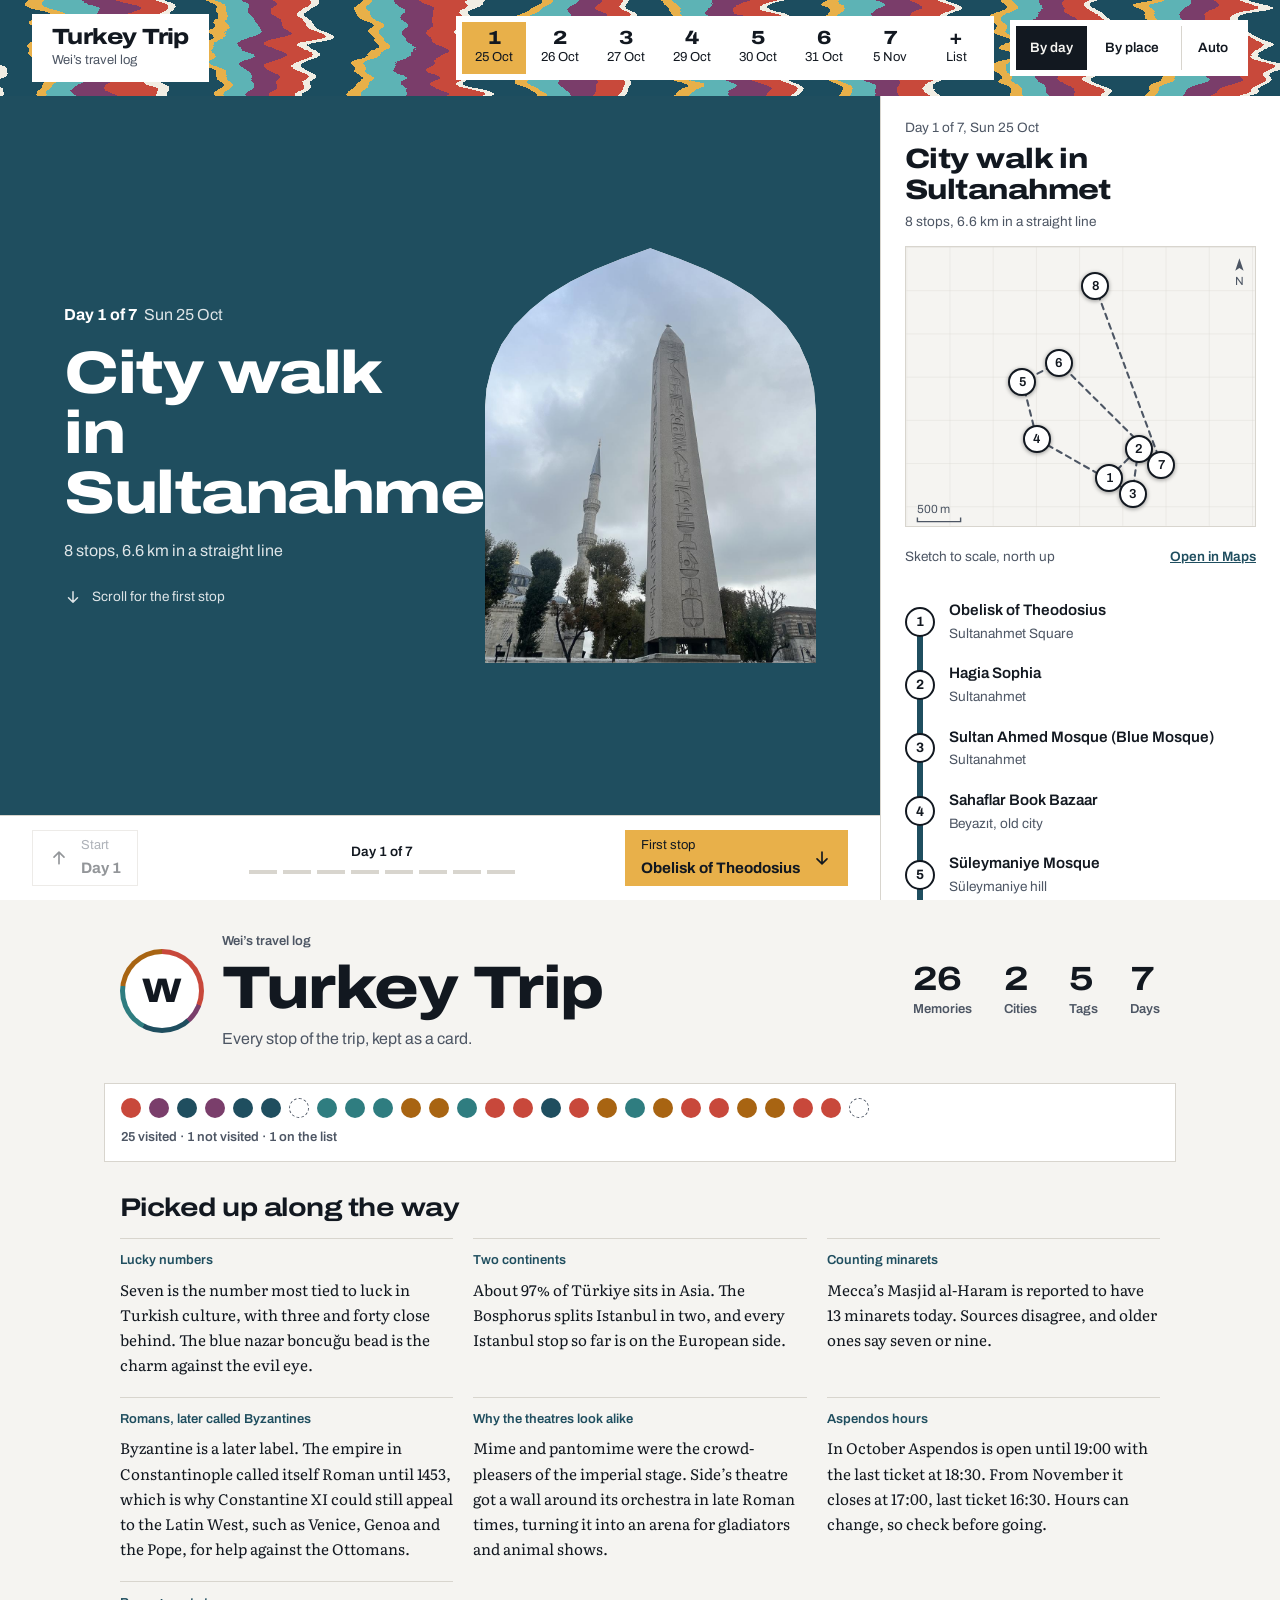
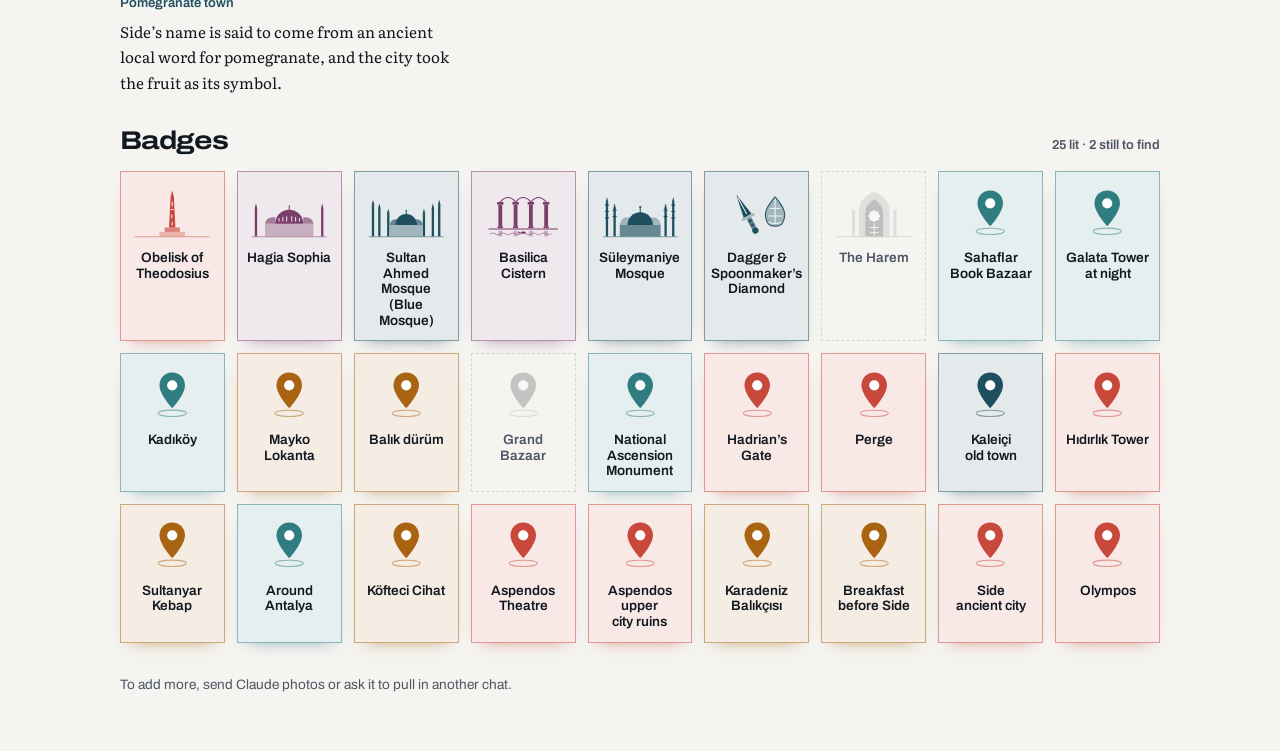
==== commit a34659cf: "Bring in the designer's restyle from the Turkey Trip artifact The day view restyle, as described in " ====
--- a/index.html
+++ b/index.html
@@ -5,7 +5,10 @@
 <meta name="viewport" content="width=device-width,initial-scale=1,viewport-fit=cover">
 <style>:root{box-sizing:border-box;padding-top:env(safe-area-inset-top,0px);padding-bottom:env(safe-area-inset-bottom,0px)}html{scroll-padding-top:env(safe-area-inset-top,0px)}body{margin:0;padding:0}img{max-width:100%}[hidden]:not([hidden=until-found i]){display:none!important}</style>
 <title>Turkey Trip</title>
-<link rel="stylesheet" href="https://fonts.googleapis.com/css2?family=Bricolage+Grotesque:opsz,wght@12..96,500..800&family=DM+Mono:wght@400;500&family=Figtree:wght@400;500;600&display=swap">
+<link rel="icon" href="icons/favicon.svg" type="image/svg+xml">
+<link rel="icon" href="icons/favicon-32.png" type="image/png" sizes="32x32">
+<link rel="apple-touch-icon" href="icons/apple-touch-icon.png">
+<link rel="stylesheet" href="https://fonts.googleapis.com/css2?family=Archivo:wdth,wght@62..125,100..900&family=Literata:ital,opsz,wght@0,7..72,200..900;1,7..72,200..900&display=swap">
 <link rel="stylesheet" href="css/tokens.css">
 <link rel="stylesheet" href="css/page.css">
 <link rel="stylesheet" href="css/daymap.css">
@@ -19,6 +22,35 @@
   Elements marked data-slot are where generated content goes: keep the attribute when restyling.
   Read AGENTS.md before adding content.
 -->
+<script>
+  /* Apply the saved colour theme before the page paints, so there is no flash. js/app.js owns the switch. */
+  try {
+    var t = localStorage.getItem('turkey-trip-theme');
+    if (t === 'light' || t === 'dark') document.documentElement.setAttribute('data-theme', t);
+  } catch (e) { /* storage can be blocked */ }
+</script>
+
+<!-- The marbling: stripes in .topbar__marble and .dayopen are warped by this filter. Keep the id. -->
+<svg width="0" height="0" aria-hidden="true" style="position:absolute">
+  <filter id="ebru" x="-10%" y="-60%" width="120%" height="220%">
+    <feTurbulence type="fractalNoise" baseFrequency="0.006 0.05" numOctaves="2" seed="7" result="n"></feTurbulence>
+    <feDisplacementMap in="SourceGraphic" in2="n" scale="90" xChannelSelector="R" yChannelSelector="G"></feDisplacementMap>
+  </filter>
+</svg>
+
+<header class="topbar">
+  <div class="topbar__marble" aria-hidden="true"></div>
+  <div class="topbar__brand">
+    <p class="topbar__name" data-slot="brand-name"></p>
+    <p class="topbar__eyebrow" data-slot="brand-eyebrow"></p>
+  </div>
+  <div class="topbar__tabs" data-slot="day-tabs"></div>
+  <div class="topbar__tools">
+    <div class="views" role="group" aria-label="Group by" data-slot="views"></div>
+    <button type="button" class="theme-btn" data-slot="theme"></button>
+  </div>
+</header>
+
 <div class="page">
   <header class="profile">
     <div class="profile__identity">
@@ -38,7 +70,6 @@
       <p class="progress__caption label" data-slot="progress-caption"></p>
     </div>
     <div class="filters" role="group" aria-label="Filter by category" data-slot="filters"></div>
-    <div class="views" role="group" aria-label="Group by" data-slot="views"></div>
   </section>
 
   <main class="trips" data-slot="trips">
@@ -63,7 +94,7 @@
 
 <script src="js/emblems.js"></script>
 <script src="js/daymap.js"></script>
+<script src="js/dayview.js"></script>
 <script src="js/app.js"></script>
-
 </body>
-</html>+</html>
--- a/css/tokens.css
+++ b/css/tokens.css
@@ -1,52 +1,121 @@
 /*
   DESIGN TOKENS
-  Every colour, font, size, space and shape decision lives in this file.
-  css/page.css only reads these variables, so restyling starts here.
-  The second and third blocks redefine the colour tokens for dark mode.
-  Category colours are looked up by category id: a category with id "roman"
-  uses --category-roman. A missing token falls back to --category-default.
+  Every colour, font, size, space, shape and motion decision lives in this file.
+  css/page.css and css/daymap.css only read these variables, so restyling starts here.
+  See docs/DESIGN.md for how the files fit together.
+
+  Blocks:
+    1. :root                        light theme, and every non-colour token
+    2. prefers-color-scheme: dark   dark colours when the device is in dark mode
+    3. :root[data-theme="dark"]     the same dark colours, for an explicit dark switch
+  Blocks 2 and 3 redefine colours only, and must stay identical to each other.
+
+  Look: Archivo (display and interface) with Literata (the story text), a marbled banner
+  in six fixed colours, and one solid banner colour per day. See docs/DESIGN-HANDOFF.md.
+
+  Category colours are looked up by category id: a category with id "roman" uses
+  --category-roman. A missing token falls back to --category-default.
+  tools/site.py adds a line here when a new category is created: keep each block's
+  --category-* lines together and in that block.
 */
 :root{
-  /* Colour: surfaces and text */
-  --color-page:#ECEFF5;
-  --color-surface:#FFFFFF;
-  --color-surface-alt:#F4F6FB;
-  --color-text:#0F1730;
-  --color-text-muted:#55607A;
-  --color-border:#D3DAE8;
-  --color-focus:#0E8F8C;
-  --color-highlight:#0E8F8C;
-  --color-overlay:rgba(10,15,31,.6);
+  /* ---- Colour: surfaces and text ---- */
+  --color-page:#F5F4F1;            /* page background */
+  --color-surface:#FFFFFF;         /* cards, panels */
+  --color-surface-alt:#ECEAE5;     /* buttons, image placeholders */
+  --color-text:#121820;
+  --color-text-muted:#4D5664;
+  --color-border:#D8D5CE;
+  --color-focus:#1F4E5F;           /* keyboard focus ring */
+  --color-highlight:#1F4E5F;       /* links, field-note labels, map route */
+  --color-on-accent:#FFFFFF;       /* text on a category colour, e.g. map pin numbers */
+  --color-pin-outline:#FFFFFF;     /* ring around live map pins, over map tiles */
+  --color-action:#E8B04A;          /* primary button, current stop and current day */
+  --color-on-action:#121820;       /* text on --color-action */
+  --color-done:#1F4E5F;            /* stops already passed on the day route */
+  --color-on-done:#FFFFFF;
+
+  /* ---- Colour: the marbled banner and day openers (the same in light and dark) ---- */
+  --marble-madder:#C8483B;
+  --marble-paper:#F1EDE3;
+  --marble-teal:#1F4E5F;
+  --marble-saffron:#E8B04A;
+  --marble-verdigris:#5DB3B5;
+  --marble-plum:#7A3E6B;
+  /* Each day opener takes one of these, in order, then repeats. */
+  --day-1-bg:#1F4E5F;  --day-1-ink:#FFFFFF;
+  --day-2-bg:#C8483B;  --day-2-ink:#FFFFFF;
+  --day-3-bg:#7A3E6B;  --day-3-ink:#FFFFFF;
+  --day-4-bg:#5DB3B5;  --day-4-ink:#121820;
+  --day-5-bg:#E8B04A;  --day-5-ink:#121820;
+
+  /* ---- Colour: over photos ---- */
+  --color-overlay:rgba(10,15,31,.6);       /* round buttons and dots on photos */
   --color-on-overlay:#FFFFFF;
-  --color-letterbox:#000000;
-
-  /* Colour: categories (one per category id in content/trips.json) */
-  --category-default:#55607A;
-  --category-roman:#B3363F;
-  --category-byzantine:#6B3AA3;
-  --category-ottoman:#1E50D2;
-  --category-modern:#0B7A5A;
-  --category-food:#B45309;
-
-  /* Fonts (the Google Fonts link lives in index.html) */
-  --font-display:'Bricolage Grotesque','Avenir Next','Segoe UI',system-ui,sans-serif;
-  --font-body:'Figtree',system-ui,-apple-system,'Segoe UI',sans-serif;
-  --font-label:'DM Mono',ui-monospace,'SF Mono',Menlo,monospace;
-
-  /* Type scale */
-  --text-label:.72rem;
+  --color-letterbox:#000000;               /* behind videos */
+  --color-lightbox:rgba(5,8,18,.98);       /* full-screen photo viewer backdrop */
+  --color-lightbox-text:#D5DBEA;
+  --color-lightbox-control:rgba(255,255,255,.14);
+  --color-on-lightbox-control:#FFFFFF;
+
+  /* ---- Colour: categories (one per category id in content/site.json) ---- */
+  --category-default:#4D5664;
+  --category-roman:#C8483B;
+  --category-byzantine:#7A3E6B;
+  --category-ottoman:#1F4E5F;
+  --category-modern:#2F7D80;
+  --category-food:#A86412;
+
+  /* ---- Fonts (the Google Fonts link lives in index.html) ---- */
+  --font-display:'Archivo','Arial Black','Segoe UI',system-ui,sans-serif;
+  --font-body:'Archivo',system-ui,-apple-system,'Segoe UI',sans-serif;
+  --font-label:'Archivo',system-ui,-apple-system,'Segoe UI',sans-serif;
+  --font-story:'Literata',Georgia,'Times New Roman',serif;   /* stories: lead line, highlights, notes */
+  --stretch-display:120%;          /* Archivo width axis for headings (62% to 125%) */
+  --stretch-display-wide:122%;     /* the big day and stop titles */
+
+  /* ---- Type: sizes ---- */
+  --text-micro:11px;               /* map scale bar and north arrow */
+  --text-label:.8125rem;           /* small interface labels, sentence case */
   --text-small:.85rem;
+  --text-detail:.92rem;            /* story text on cards */
+  --text-summary:.95rem;
   --text-body:1rem;
-  --text-summary:.95rem;
   --text-card-title:1.4rem;
   --text-destination:1.4rem;
-  --text-section:1.6rem;
+  --text-section:1.6rem;           /* Badges, Picked up along the way */
   --text-trip:2rem;
   --text-stat:2.1rem;
+  --text-avatar:34px;
   --text-name:clamp(2.5rem,8vw,3.75rem);
-  --tracking-label:.1em;
-
-  /* Spacing */
+  --text-pin:13px;                 /* numbers on map pins */
+  --text-lead:1.375rem;            /* the italic lead line of a story */
+  --text-story:1.0625rem;          /* story paragraphs in the day view */
+  --text-day-title:clamp(2.25rem,5vw,3.75rem);
+  --text-stop-title:clamp(1.875rem,3.2vw,2.5rem);
+  --text-side-title:1.75rem;
+
+  /* ---- Type: weights ---- */
+  --weight-label:600;              /* labels, filters, stop names */
+  --weight-strong:600;             /* badge names, map pin numbers */
+  --weight-heading:700;            /* card, destination and section titles, stats */
+  --weight-display:800;            /* page name, trip title, avatar initial */
+
+  /* ---- Type: line height and letter spacing ---- */
+  --leading-body:1.5;
+  --leading-caption:1.4;
+  --leading-heading:1.1;
+  --leading-trip:1.05;
+  --leading-name:.95;
+  --leading-story:1.65;
+  --leading-lead:1.4;
+  --tracking-label:0;
+  --transform-label:none;          /* labels are sentence case; set uppercase here to bring the old look back */
+  --tracking-heading:-.02em;
+  --tracking-trip:-.02em;
+  --tracking-name:-.025em;
+
+  /* ---- Spacing scale ---- */
   --space-1:4px;
   --space-2:8px;
   --space-3:12px;
@@ -55,57 +124,114 @@
   --space-6:32px;
   --space-7:44px;
 
-  /* Shape */
-  --radius-card:16px;
-  --radius-badge:12px;
-  --radius-pill:999px;
+  /* ---- Spacing: layout ---- */
+  --page-pad-top:28px;
+  --page-pad-bottom:56px;
+  --gap-sections:var(--space-6);   /* between profile, bar, trips, notes, badges */
+  --gap-trips:var(--space-7);
+  --gap-trip:28px;                 /* inside a trip: header and destinations */
+  --gap-grid:20px;                 /* between cards, and between field notes */
+  --pad-bar:14px 18px;             /* collection bar */
+  --pad-card:14px var(--space-4) var(--space-4);
+
+  /* ---- Shape ---- */
+  --radius-card:0;                 /* square corners; round only dots, pins and round buttons */
+  --radius-badge:0;
+  --radius-pill:0;
+  --arch:polygon(0% 100%,0% 40%,0.6% 33.8%,2.3% 28.2%,5.1% 23.2%,9% 18.7%,13.8% 14.8%,19.4% 11.2%,26% 8%,33.3% 5.1%,41.3% 2.5%,50% 0%,58.7% 2.5%,66.7% 5.1%,74% 8%,80.6% 11.2%,86.2% 14.8%,91% 18.7%,94.9% 23.2%,97.7% 28.2%,99.4% 33.8%,100% 40%,100% 100%);  /* pointed-arch crop, day openers only */
   --border-width:1px;
-
-  /* Layout */
+  --border-width-strong:1.5px;     /* hollow status dots and empty progress slots */
+  --focus-width:2px;
+
+  /* ---- Sizes ---- */
+  --size-avatar:84px;
+  --size-progress:20px;            /* progress dots in the collection bar */
+  --size-dot:9px;                  /* status and filter dots */
+  --size-control-sm:34px;          /* zoom button on photos */
+  --size-control:36px;             /* gallery arrows */
+  --size-control-lg:44px;          /* photo viewer close and arrows */
+  --size-play:64px;
+  --size-pin:28px;                 /* map markers (the tap target around them is 44px) */
+  --size-pin-current:34px;
+  --size-tap:44px;                 /* smallest tap target */
+
+  /* ---- Shadows ---- */
+  --shadow-pin:0 1px 4px rgba(0,0,0,.4);
+  /* Card and badge shadows are tinted with each card's category colour, in page.css. */
+
+  /* ---- Layout ---- */
   --content-max:1040px;
   --gutter:16px;
   --card-min:290px;
+  --badge-min:104px;
+  --note-min:260px;
+  --size-banner:96px;              /* the marbled banner */
+  --size-topbar:96px;              /* banner plus day strip; the day view fills the screen below it */
+  --size-side:400px;               /* day view: map and stop list column */
+  --stop-media-max:440px;          /* day view: widest photo column */
   --media-ratio:4/5;
   --media-ratio-placeholder:3/2;
-
-  /* Motion */
+  --map-ratio:16/9;
+
+  /* ---- Motion ---- */
   --motion-fast:.2s;
+  --lift:-2px;                     /* how far cards and badges rise on hover */
+}
+
+/* Narrow screens: tokens that change with width */
+@media (max-width:1099px){
+  :root{
+    --size-banner:68px;
+    --size-topbar:120px;           /* 68px banner plus the 52px day strip */
+  }
+}
+@media (max-width:480px){
+  :root{
+    --size-avatar:68px;
+    --text-avatar:28px;
+  }
 }
 
 @media (prefers-color-scheme: dark){
   :root:not([data-theme="light"]){
-    --color-page:#0A0F1F;
-    --color-surface:#121A30;
-    --color-surface-alt:#18223D;
-    --color-text:#E8ECF8;
-    --color-text-muted:#9AA5C0;
-    --color-border:#25304D;
-    --color-focus:#41D1CB;
-    --color-highlight:#41D1CB;
-    --category-default:#9AA5C0;
-    --category-roman:#F0808A;
-    --category-byzantine:#BE98F2;
-    --category-ottoman:#7DA2FF;
-    --category-modern:#5FD2A7;
-    --category-food:#F5B36B;
+    --color-page:#10151C;
+    --color-surface:#171E28;
+    --color-surface-alt:#1E2733;
+    --color-text:#EEEAE0;
+    --color-text-muted:#A9B1BD;
+    --color-border:#2C3644;
+    --color-focus:#E8B04A;
+    --color-highlight:#E8B04A;
+    --color-on-accent:#0E131A;
+    --color-done:#5DB3B5;
+    --color-on-done:#0E131A;
+    --category-default:#A9B1BD;
+    --category-roman:#E8786B;
+    --category-byzantine:#B98BC9;
+    --category-ottoman:#7FC0CF;
+    --category-modern:#5DB3B5;
+    --category-food:#E8B04A;
     color-scheme:dark;
   }
 }
 
 :root[data-theme="dark"]{
-  --color-page:#0A0F1F;
-  --color-surface:#121A30;
-  --color-surface-alt:#18223D;
-  --color-text:#E8ECF8;
-  --color-text-muted:#9AA5C0;
-  --color-border:#25304D;
-  --color-focus:#41D1CB;
-  --color-highlight:#41D1CB;
-  --category-default:#9AA5C0;
-  --category-roman:#F0808A;
-  --category-byzantine:#BE98F2;
-  --category-ottoman:#7DA2FF;
-  --category-modern:#5FD2A7;
-  --category-food:#F5B36B;
+  --color-page:#10151C;
+  --color-surface:#171E28;
+  --color-surface-alt:#1E2733;
+  --color-text:#EEEAE0;
+  --color-text-muted:#A9B1BD;
+  --color-border:#2C3644;
+  --color-focus:#E8B04A;
+  --color-highlight:#E8B04A;
+  --color-on-accent:#0E131A;
+  --color-done:#5DB3B5;
+  --color-on-done:#0E131A;
+  --category-default:#A9B1BD;
+  --category-roman:#E8786B;
+  --category-byzantine:#B98BC9;
+  --category-ottoman:#7FC0CF;
+  --category-modern:#5DB3B5;
+  --category-food:#E8B04A;
   color-scheme:dark;
 }
--- a/css/page.css
+++ b/css/page.css
@@ -1,87 +1,104 @@
 /*
   PAGE STYLES
-  Structure and components only. Colours, fonts, sizes, spacing and radii come
-  from css/tokens.css. Class names follow BEM: block, block__element, block--modifier.
-  The markup these classes style is generated by js/app.js and the shell in index.html.
-
-  Component map:
-    .page            outer column
-    .profile         name, avatar and stats at the top
-    .collection-bar  progress dots, category filters and the by-place / by-day switch
-    .trip            one trip (heading plus destinations)
-    .destination     one city or area inside a trip
-    .card            one collectible memory (also .card--placeholder for an upcoming slot)
-      .card__media   wraps the gallery and the two corner tags
-      .gallery       swipeable photos and videos (the emblem only when a card has none)
-      .card__body    text under the media
-    .badges          the badge shelf: every place, lit once visited, dimmed until then
-    .emblem          the hand-drawn artwork (SVG)
-    .notes           short facts picked up along the way
-
-  Per-card values arrive as CSS variables set in markup: --accent (category colour).
-  The profile avatar ring arrives as --ring.
+  Layout and components. Every colour, font, size and space comes from css/tokens.css;
+  the few small values written here are internal to one component (an icon's stroke,
+  a hit area). See docs/DESIGN.md for the overview.
+
+  Class names follow BEM: block, block__element, block--modifier. The markup is the
+  shell in index.html plus the templates in js/app.js (search for the class name).
+
+  Sections, in page order:
+    1. Base               element defaults, .page, .label
+    2. Profile            name, avatar and stats at the top
+    3. Collection bar     progress dots and tag filters
+    4. Trips              trip and destination headings, the card grid (By place view)
+    5. Card               one place; .card--placeholder is an "on the list" slot
+    6. Gallery            swipeable photos and videos, caption, zoom button
+    7. Emblem             the drawn artwork (SVG) on cards and badges
+    8. Badges             the badge shelf
+    9. Notes              "Picked up along the way"
+   10. Lightbox           the full-screen photo viewer
+   11. Focus and motion   keyboard focus rings, reduced motion
+   12. Topbar             the marbled banner: name, day tabs, By day / By place, colour theme
+   13. Day view           By day view: day openers, stop panels, the fixed map and stop list, Previous / Next
+   14. Stories            the serif story text on cards and stop panels
+
+  Values that arrive from the content, set inline by js/app.js:
+    --accent    a card's or badge's category colour, e.g. var(--category-roman)
+    --ring      the avatar's ring, a conic gradient of category colours
+    object-position on a photo, from its "focus" in the content
+  Status is a data attribute on .card: data-status="collected" | "partial" | "missed".
 */
 
+/* 1. Base ------------------------------------------------------------------------------ */
 *,*::before,*::after{box-sizing:border-box}
 body{
   background:var(--color-page);
   color:var(--color-text);
   font-family:var(--font-body);
   font-size:var(--text-body);
-  line-height:1.5;
-  padding-left:max(var(--gutter),env(safe-area-inset-left,0px));
-  padding-right:max(var(--gutter),env(safe-area-inset-right,0px));
+  line-height:var(--leading-body);
+  margin:0;
 }
 h1,h2,h3,h4,p,ul,ol,dl,dd{margin:0}
 
 .page{
   max-width:var(--content-max);
   margin:0 auto;
-  padding-block:28px 56px;
+  padding-block:var(--page-pad-top) var(--page-pad-bottom);
+  padding-inline:max(var(--gutter),env(safe-area-inset-left,0px)) max(var(--gutter),env(safe-area-inset-right,0px));
   display:flex;
   flex-direction:column;
-  gap:var(--space-6);
+  gap:var(--gap-sections);
 }
 .label{
   font-family:var(--font-label);
   font-size:var(--text-label);
-  font-weight:500;
+  font-weight:var(--weight-label);
   letter-spacing:var(--tracking-label);
-  text-transform:uppercase;
+  text-transform:var(--transform-label);
 }
 .status-message{color:var(--color-text-muted)}
-
-/* Profile */
+.page__footer{color:var(--color-text-muted);font-size:var(--text-small)}
+
+/* 2. Profile --------------------------------------------------------------------------- */
 .profile{display:flex;flex-wrap:wrap;gap:var(--space-5) 40px;align-items:center;justify-content:space-between}
 .profile__identity{display:flex;align-items:center;gap:18px;min-width:0}
-.profile__avatar{width:84px;height:84px;border-radius:50%;padding:5px;flex:none;background:var(--ring,var(--color-border))}
-.profile__initial{display:grid;place-items:center;width:100%;height:100%;border-radius:50%;background:var(--color-surface);font:800 34px/1 var(--font-display)}
+.profile__avatar{
+  width:var(--size-avatar);height:var(--size-avatar);flex:none;
+  border-radius:50%;padding:5px;
+  background:var(--ring,var(--color-border));
+}
+.profile__initial{
+  display:grid;place-items:center;width:100%;height:100%;
+  border-radius:50%;background:var(--color-surface);
+  font:var(--weight-display) var(--text-avatar)/1 var(--font-display);
+}
 .profile__eyebrow{color:var(--color-text-muted);margin-bottom:var(--space-2)}
-.profile__name{font:800 var(--text-name)/.95 var(--font-display);letter-spacing:-.02em}
+.profile__name{font:var(--weight-display) var(--text-name)/var(--leading-name) var(--font-display);letter-spacing:var(--tracking-name)}
 .profile__tagline{margin-top:10px;color:var(--color-text-muted);max-width:36ch}
 .profile__stats{display:flex;flex-wrap:wrap;gap:var(--space-3) var(--space-6)}
 .stat{display:flex;flex-direction:column-reverse;gap:var(--space-1)}
-.stat__value{font:700 var(--text-stat)/1 var(--font-display);font-variant-numeric:tabular-nums}
+.stat__value{font:var(--weight-heading) var(--text-stat)/1 var(--font-display);font-variant-numeric:tabular-nums}
 .stat__label{color:var(--color-text-muted)}
 
-/* Collection bar: progress and filters */
+/* 3. Collection bar -------------------------------------------------------------------- */
 .collection-bar{
   display:flex;flex-wrap:wrap;gap:var(--space-4) 28px;align-items:center;justify-content:space-between;
   background:var(--color-surface);
   border:var(--border-width) solid var(--color-border);
   border-radius:var(--radius-card);
-  padding:14px 18px;
+  padding:var(--pad-bar);
 }
 .progress{display:flex;flex-direction:column;gap:10px;min-width:0}
 .progress__slots{list-style:none;padding:0;display:flex;flex-wrap:wrap;gap:var(--space-2)}
-.progress__slot{width:20px;height:20px;border-radius:50%;background:var(--accent,var(--category-default))}
-.progress__slot--empty{background:none;border:1.5px dashed var(--color-text-muted)}
+.progress__slot{width:var(--size-progress);height:var(--size-progress);border-radius:50%;background:var(--accent,var(--category-default))}
+.progress__slot--empty{background:none;border:var(--border-width-strong) dashed var(--color-text-muted)}
 .progress__caption{color:var(--color-text-muted)}
 .filters{display:flex;flex-wrap:wrap;gap:var(--space-2)}
-.views{display:flex;flex-wrap:wrap;gap:var(--space-2);flex-basis:100%;border-top:var(--border-width) dashed var(--color-border);padding-top:var(--space-3)}
 .filter,.view-btn{
   display:inline-flex;align-items:center;gap:var(--space-2);
-  font:500 var(--text-small)/1 var(--font-body);
+  font:var(--weight-label) var(--text-small)/1 var(--font-body);
   color:var(--color-text);
   background:var(--color-surface-alt);
   border:var(--border-width) solid var(--color-border);
@@ -89,33 +106,32 @@
   padding:9px 14px;
   cursor:pointer;
 }
-.filter__swatch{width:9px;height:9px;border-radius:50%;background:var(--accent,var(--category-default))}
+.filter__swatch{width:var(--size-dot);height:var(--size-dot);border-radius:50%;background:var(--accent,var(--category-default))}
 .filter__count{font-family:var(--font-label);font-size:var(--text-label);color:var(--color-text-muted)}
 .filter[aria-pressed="true"],.view-btn[aria-pressed="true"]{background:var(--color-text);border-color:var(--color-text);color:var(--color-page)}
 .filter[aria-pressed="true"] .filter__count{color:inherit;opacity:.75}
-.filter:focus-visible,.view-btn:focus-visible,.card__map:focus-visible,.card__details-summary:focus-visible,.gallery__nav:focus-visible,.gallery__dot:focus-visible{outline:2px solid var(--color-focus);outline-offset:2px}
-
-/* Trips and destinations */
-.trips{display:flex;flex-direction:column;gap:var(--space-7)}
-.trip{display:flex;flex-direction:column;gap:28px}
+
+/* 4. Trips ----------------------------------------------------------------------------- */
+.trips{display:flex;flex-direction:column;gap:var(--gap-trips)}
+.trip{display:flex;flex-direction:column;gap:var(--gap-trip)}
 .trip__header{
   display:flex;flex-wrap:wrap;align-items:baseline;justify-content:space-between;gap:var(--space-1) var(--space-4);
   border-bottom:var(--border-width) solid var(--color-border);
   padding-bottom:var(--space-3);
 }
-.trip__title{font:800 var(--text-trip)/1.05 var(--font-display);letter-spacing:-.015em}
+.trip__title{font:var(--weight-display) var(--text-trip)/var(--leading-trip) var(--font-display);letter-spacing:var(--tracking-trip)}
 .trip__meta,.destination__meta{color:var(--color-text-muted)}
 .destination{display:flex;flex-direction:column;gap:var(--space-4)}
 .destination__header{display:flex;flex-wrap:wrap;align-items:baseline;justify-content:space-between;gap:var(--space-1) var(--space-4)}
-.destination__title{font:700 var(--text-destination)/1.1 var(--font-display);letter-spacing:-.01em}
+.destination__title{font:var(--weight-heading) var(--text-destination)/var(--leading-heading) var(--font-display);letter-spacing:var(--tracking-heading)}
 .card-grid{
   display:grid;
   grid-template-columns:repeat(auto-fill,minmax(min(100%,var(--card-min)),1fr));
-  gap:20px;
+  gap:var(--gap-grid);
   align-items:start;
 }
 
-/* Card */
+/* 5. Card ------------------------------------------------------------------------------ */
 .card{
   --accent:var(--category-default);
   display:flex;flex-direction:column;min-width:0;overflow:hidden;
@@ -124,7 +140,7 @@
   border-radius:var(--radius-card);
   transition:transform var(--motion-fast) ease,box-shadow var(--motion-fast) ease;
 }
-.card:hover{transform:translateY(-2px);box-shadow:0 14px 26px -16px color-mix(in srgb,var(--accent) 70%,transparent)}
+.card:hover{transform:translateY(var(--lift));box-shadow:0 14px 26px -16px color-mix(in srgb,var(--accent) 70%,transparent)}
 .card__media{position:relative}
 .card__number,.card__category{
   position:absolute;top:var(--space-3);z-index:3;pointer-events:none;
@@ -137,14 +153,20 @@
 }
 .card__number{left:var(--space-3)}
 .card__category{right:var(--space-3)}
-.card__body{display:flex;flex-direction:column;gap:var(--space-2);padding:14px var(--space-4) var(--space-4);min-width:0}
+.card__body{display:flex;flex-direction:column;gap:var(--space-2);padding:var(--pad-card);min-width:0}
 .card__meta{display:flex;flex-wrap:wrap;justify-content:space-between;gap:2px var(--space-3);color:var(--color-text-muted)}
-.card__title{font:700 var(--text-card-title)/1.1 var(--font-display);letter-spacing:-.01em;text-wrap:balance}
-.card__summary{font-size:var(--text-summary)}
+.card__title{font:var(--weight-heading) var(--text-card-title)/var(--leading-heading) var(--font-display);letter-spacing:var(--tracking-heading);text-wrap:balance}
+.card__summary{font-size:var(--text-summary)}  /* story type: see section 14 */
 .card__status{display:flex;align-items:center;gap:var(--space-2);color:var(--color-text-muted)}
 .card__map{margin-left:auto;color:var(--accent);text-decoration:underline;text-underline-offset:3px}
-.card__status-dot{width:9px;height:9px;border-radius:50%;background:var(--accent);flex:none}
-.card[data-status="partial"] .card__status-dot,.card--placeholder .card__status-dot{background:none;border:1.5px solid var(--accent)}
+
+/* Status dot: filled when visited, hollow when partly visited or on the list, dashed when not visited */
+.card__status-dot{width:var(--size-dot);height:var(--size-dot);border-radius:50%;background:var(--accent);flex:none}
+.card[data-status="partial"] .card__status-dot,
+.card--placeholder .card__status-dot{background:none;border:var(--border-width-strong) solid var(--accent)}
+.card[data-status="missed"] .card__status-dot{background:none;border:var(--border-width-strong) dashed var(--color-text-muted)}
+
+/* The story: the notes under the summary, set as paragraphs and collapsible */
 .card__details{border-top:var(--border-width) dashed var(--color-border);padding-top:10px;margin-top:var(--space-1)}
 .card__details-summary{
   display:flex;justify-content:space-between;align-items:center;cursor:pointer;list-style:none;
@@ -153,13 +175,16 @@
 .card__details-summary::-webkit-details-marker{display:none}
 .card__details-summary::after{content:"+";font-size:1.1rem;line-height:1}
 .card__details[open] .card__details-summary::after{content:"\2212"}
-.card__details-list{padding-left:18px;margin-top:var(--space-2);display:flex;flex-direction:column;gap:var(--space-2);font-size:.92rem}
+.card__details-list{list-style:none;padding-left:0;margin-top:var(--space-2);display:flex;flex-direction:column;gap:var(--space-3);font-size:var(--text-detail)}  /* story type: see section 14 */
+
+/* Placeholder: an "on the list" slot with no photos yet */
 .card--placeholder{border-style:dashed;background:transparent}
 .card--placeholder .gallery{aspect-ratio:var(--media-ratio-placeholder)}
 .card--placeholder .gallery__slide--emblem{background-image:none}
 .card--placeholder .card__title{color:var(--color-text-muted)}
 
-/* Gallery: native scroll-snap, so swiping works with touch, trackpad and keyboard */
+/* 6. Gallery: native scroll-snap, so swiping works with touch, trackpad and keyboard.
+      Keep overflow-x, scroll-snap-type and scroll-snap-align when restyling. ------------- */
 .gallery{
   position:relative;aspect-ratio:var(--media-ratio);max-width:100%;overflow:hidden;
   background:var(--color-surface-alt);
@@ -174,22 +199,10 @@
   -webkit-overflow-scrolling:touch;
 }
 .gallery__track::-webkit-scrollbar{display:none}
-.gallery__track:focus-visible{outline:3px solid var(--color-focus);outline-offset:-3px}
 .gallery__slide{flex:0 0 100%;min-width:0;position:relative;scroll-snap-align:start;scroll-snap-stop:always}
-.gallery__image{display:block;width:100%;height:100%;object-fit:cover;user-select:none;-webkit-user-drag:none}
+.gallery__image{display:block;width:100%;height:100%;object-fit:cover;user-select:none;-webkit-user-drag:none;cursor:zoom-in}
 .gallery__slide--video{background:var(--color-letterbox)}
 .gallery__video{display:block;width:100%;height:100%;object-fit:cover;object-position:50% 65%;cursor:pointer}
-.gallery__play{
-  position:absolute;left:50%;top:50%;z-index:1;transform:translate(-50%,-50%);
-  width:64px;height:64px;padding:0;border:0;border-radius:50%;
-  background:var(--color-overlay);cursor:pointer;
-  transition:opacity var(--motion-fast) ease;
-}
-.gallery__play::before{
-  content:"";position:absolute;left:50%;top:50%;transform:translate(-30%,-50%);
-  border-left:18px solid var(--color-on-overlay);border-top:11px solid transparent;border-bottom:11px solid transparent;
-}
-.gallery__slide--video[data-playing="true"] .gallery__play{opacity:0}
 .gallery__slide--emblem{
   display:grid;place-items:center;
   background:
@@ -197,6 +210,21 @@
     linear-gradient(-45deg,color-mix(in srgb,var(--accent) 15%,transparent) 1px,transparent 1px) 0 0/18px 18px,
     radial-gradient(120% 90% at 50% 100%,color-mix(in srgb,var(--accent) 24%,var(--color-surface)) 0,color-mix(in srgb,var(--accent) 8%,var(--color-surface)) 72%);
 }
+
+/* Video play button */
+.gallery__play{
+  position:absolute;left:50%;top:50%;z-index:1;transform:translate(-50%,-50%);
+  width:var(--size-play);height:var(--size-play);padding:0;border:0;border-radius:50%;
+  background:var(--color-overlay);cursor:pointer;
+  transition:opacity var(--motion-fast) ease;
+}
+.gallery__play::before{
+  content:"";position:absolute;left:50%;top:50%;transform:translate(-30%,-50%);
+  border-left:18px solid var(--color-on-overlay);border-top:11px solid transparent;border-bottom:11px solid transparent;
+}
+.gallery__slide--video[data-playing="true"] .gallery__play{opacity:0}
+
+/* Dots and arrows */
 .gallery__dots{
   position:absolute;right:var(--space-3);bottom:var(--space-3);z-index:2;
   display:flex;gap:6px;align-items:center;
@@ -207,7 +235,7 @@
 .gallery__dot[aria-current="true"]{opacity:1}
 .gallery__nav{
   position:absolute;top:50%;z-index:2;transform:translateY(-50%);
-  width:36px;height:36px;padding:0;border:0;border-radius:50%;
+  width:var(--size-control);height:var(--size-control);padding:0;border:0;border-radius:50%;
   background:var(--color-overlay);color:var(--color-on-overlay);
   font-size:1.4rem;line-height:1;cursor:pointer;
   opacity:0;transition:opacity var(--motion-fast) ease;
@@ -217,67 +245,10 @@
 .gallery:hover .gallery__nav:not(:disabled),.gallery:focus-within .gallery__nav:not(:disabled){opacity:1}
 @media (hover:none){.gallery__nav{display:none}}
 
-/* Emblem (the drawn artwork). Colours derive from the card's --accent. */
-.emblem{width:min(62%,210px);height:auto;margin-top:var(--space-3);color:var(--accent)}
-.emblem__fill{fill:var(--accent)}
-.emblem__fill-mid{fill:color-mix(in srgb,var(--accent) 68%,var(--color-surface))}
-.emblem__fill-soft{fill:color-mix(in srgb,var(--accent) 42%,var(--color-surface))}
-.emblem__line{fill:none;stroke:var(--accent);stroke-width:1.6;stroke-linecap:round;stroke-linejoin:round}
-.emblem__cut{fill:none;stroke:var(--color-surface);stroke-width:1.4;stroke-linecap:round}
-.emblem__paper{fill:var(--color-surface)}
-.emblem__gem{fill:var(--color-highlight)}
-
-/* Badges: lit when visited, dimmed when not */
-.badges{display:flex;flex-direction:column;gap:var(--space-4)}
-.badges__header{display:flex;flex-wrap:wrap;align-items:baseline;justify-content:space-between;gap:var(--space-1) var(--space-4)}
-.badges__title{font:700 var(--text-section)/1.1 var(--font-display);letter-spacing:-.01em}
-.badges__caption{color:var(--color-text-muted)}
-.badge-list{list-style:none;padding:0;display:grid;grid-template-columns:repeat(auto-fill,minmax(min(100%,104px),1fr));gap:var(--space-3)}
-.badge-list__item{min-width:0}
-.badge{
-  --accent:var(--category-default);
-  display:flex;flex-direction:column;align-items:center;gap:var(--space-2);height:100%;
-  padding:var(--space-3) var(--space-2);text-align:center;text-decoration:none;color:var(--color-text);
-  background:color-mix(in srgb,var(--accent) 12%,var(--color-surface));
-  border:var(--border-width) solid color-mix(in srgb,var(--accent) 50%,transparent);
-  border-radius:var(--radius-badge);
-  box-shadow:0 8px 16px -12px color-mix(in srgb,var(--accent) 80%,transparent);
-  transition:transform var(--motion-fast) ease;
-}
-a.badge:hover{transform:translateY(-2px)}
-a.badge:focus-visible{outline:2px solid var(--color-focus);outline-offset:2px}
-.badge__art{display:grid;place-items:center;width:100%;aspect-ratio:3/2}
-.badge__art .emblem{width:88%;margin:0}
-.badge__name{font:600 var(--text-small)/1.15 var(--font-body);text-wrap:balance}
-.badge--dim{
-  background:transparent;box-shadow:none;border-style:dashed;border-color:var(--color-border);
-  color:var(--color-text-muted);
-}
-.badge--dim .badge__art{filter:grayscale(1);opacity:.3}
-
-/* Notes */
-.notes{display:flex;flex-direction:column;gap:var(--space-4)}
-.notes__title{font:700 var(--text-section)/1.1 var(--font-display);letter-spacing:-.01em}
-.notes__list{list-style:none;padding:0;display:grid;grid-template-columns:repeat(auto-fit,minmax(min(100%,260px),1fr));gap:20px}
-.note{border-top:var(--border-width) solid var(--color-border);padding-top:var(--space-3);display:flex;flex-direction:column;gap:6px;min-width:0}
-.note__label{color:var(--color-highlight)}
-.note__text{font-size:var(--text-summary)}
-.page__footer{color:var(--color-text-muted);font-size:var(--text-small)}
-
-@media (max-width:480px){
-  .profile__avatar{width:68px;height:68px}
-  .profile__initial{font-size:28px}
-}
-@media (prefers-reduced-motion:reduce){
-  .card,.badge,.gallery__nav{transition:none}
-  .card:hover{transform:none}
-}
-
-/* Photo zoom button and lightbox */
-.gallery__image{cursor:zoom-in}
+/* Zoom button: opens the lightbox. The icon is four corner brackets drawn with gradients. */
 .gallery__zoom{
   position:absolute;left:var(--space-3);bottom:var(--space-3);z-index:2;
-  width:34px;height:34px;padding:0;border:0;border-radius:50%;
+  width:var(--size-control-sm);height:var(--size-control-sm);padding:0;border:0;border-radius:50%;
   background:var(--color-overlay);color:var(--color-on-overlay);cursor:pointer;
 }
 .gallery__zoom::before{
@@ -293,24 +264,6 @@
     linear-gradient(currentColor,currentColor) 100% 100%/2px 5px no-repeat;
 }
 .gallery__zoom::after{content:"";position:absolute;inset:-6px}
-.gallery__zoom:focus-visible,.lightbox button:focus-visible{outline:2px solid var(--color-focus);outline-offset:2px}
-.lightbox-open{overflow:hidden}
-.lightbox{
-  position:fixed;inset:0;z-index:100;display:flex;align-items:center;justify-content:center;
-  background:rgba(5,8,18,.98);padding:56px var(--gutter) 24px;
-}
-.lightbox[hidden]{display:none}
-.lightbox__figure{margin:0;display:flex;flex-direction:column;align-items:center;gap:var(--space-3);max-width:100%;max-height:100%;min-height:0}
-.lightbox__img{display:block;max-width:100%;max-height:calc(100dvh - 140px);object-fit:contain;border-radius:var(--radius-badge)}
-.lightbox__caption{color:#D5DBEA;font-size:var(--text-small);text-align:center;max-width:60ch}
-.lightbox__close,.lightbox__nav{
-  position:absolute;border:0;border-radius:50%;background:rgba(255,255,255,.14);color:#fff;cursor:pointer;line-height:1;
-}
-.lightbox__close{top:max(12px,env(safe-area-inset-top,0px));right:12px;width:44px;height:44px;font-size:1.8rem}
-.lightbox__nav{top:50%;width:44px;height:44px;margin-top:-22px;font-size:1.8rem}
-.lightbox__nav--prev{left:8px}
-.lightbox__nav--next{right:8px}
-.lightbox__nav:disabled{opacity:.3;cursor:default}
 
 /* Caption under the gallery; its text follows the photo in view */
 .gallery__caption{
@@ -318,6 +271,297 @@
   padding:var(--space-2) var(--space-4);
   color:var(--color-text-muted);
   font-size:var(--text-small);
-  line-height:1.4;
+  line-height:var(--leading-caption);
   border-bottom:var(--border-width) solid var(--color-border);
 }
+
+/* 7. Emblem: the drawn artwork. Colours derive from the card's --accent. ---------------- */
+.emblem{width:min(62%,210px);height:auto;margin-top:var(--space-3);color:var(--accent)}
+.emblem__fill{fill:var(--accent)}
+.emblem__fill-mid{fill:color-mix(in srgb,var(--accent) 68%,var(--color-surface))}
+.emblem__fill-soft{fill:color-mix(in srgb,var(--accent) 42%,var(--color-surface))}
+.emblem__line{fill:none;stroke:var(--accent);stroke-width:1.6;stroke-linecap:round;stroke-linejoin:round}
+.emblem__cut{fill:none;stroke:var(--color-surface);stroke-width:1.4;stroke-linecap:round}
+.emblem__paper{fill:var(--color-surface)}
+.emblem__gem{fill:var(--color-highlight)}
+
+/* 8. Badges: lit when visited, dimmed when on the list or not visited ------------------- */
+.badges{display:flex;flex-direction:column;gap:var(--space-4)}
+.badges__header{display:flex;flex-wrap:wrap;align-items:baseline;justify-content:space-between;gap:var(--space-1) var(--space-4)}
+.badges__title{font:var(--weight-heading) var(--text-section)/var(--leading-heading) var(--font-display);letter-spacing:var(--tracking-heading)}
+.badges__caption{color:var(--color-text-muted)}
+.badge-list{list-style:none;padding:0;display:grid;grid-template-columns:repeat(auto-fill,minmax(min(100%,var(--badge-min)),1fr));gap:var(--space-3)}
+.badge-list__item{min-width:0}
+.badge{
+  --accent:var(--category-default);
+  display:flex;flex-direction:column;align-items:center;gap:var(--space-2);height:100%;
+  padding:var(--space-3) var(--space-2);text-align:center;text-decoration:none;color:var(--color-text);
+  background:color-mix(in srgb,var(--accent) 12%,var(--color-surface));
+  border:var(--border-width) solid color-mix(in srgb,var(--accent) 50%,transparent);
+  border-radius:var(--radius-badge);
+  box-shadow:0 8px 16px -12px color-mix(in srgb,var(--accent) 80%,transparent);
+  transition:transform var(--motion-fast) ease;
+}
+a.badge:hover{transform:translateY(var(--lift))}
+.badge__art{display:grid;place-items:center;width:100%;aspect-ratio:3/2}
+.badge__art .emblem{width:88%;margin:0}
+.badge__name{font:var(--weight-strong) var(--text-small)/1.15 var(--font-body);text-wrap:balance}
+.badge--dim{
+  background:transparent;box-shadow:none;border-style:dashed;border-color:var(--color-border);
+  color:var(--color-text-muted);
+}
+.badge--dim .badge__art{filter:grayscale(1);opacity:.3}
+
+/* 9. Notes ----------------------------------------------------------------------------- */
+.notes{display:flex;flex-direction:column;gap:var(--space-4)}
+.notes__title{font:var(--weight-heading) var(--text-section)/var(--leading-heading) var(--font-display);letter-spacing:var(--tracking-heading)}
+.notes__list{list-style:none;padding:0;display:grid;grid-template-columns:repeat(auto-fit,minmax(min(100%,var(--note-min)),1fr));gap:var(--gap-grid)}
+.note{border-top:var(--border-width) solid var(--color-border);padding-top:var(--space-3);display:flex;flex-direction:column;gap:6px;min-width:0}
+.note__label{color:var(--color-highlight)}
+.note__text{font-size:var(--text-summary)}
+
+/* 10. Lightbox: the full-screen photo viewer --------------------------------------------- */
+.lightbox-open{overflow:hidden}
+.lightbox{
+  position:fixed;inset:0;z-index:100;display:flex;align-items:center;justify-content:center;
+  background:var(--color-lightbox);padding:56px var(--gutter) var(--space-5);
+}
+.lightbox[hidden]{display:none}
+.lightbox__figure{margin:0;display:flex;flex-direction:column;align-items:center;gap:var(--space-3);max-width:100%;max-height:100%;min-height:0}
+.lightbox__img{display:block;max-width:100%;max-height:calc(100dvh - 140px);object-fit:contain;border-radius:var(--radius-badge)}
+.lightbox__caption{color:var(--color-lightbox-text);font-size:var(--text-small);text-align:center;max-width:60ch}
+.lightbox__close,.lightbox__nav{
+  position:absolute;border:0;border-radius:50%;cursor:pointer;line-height:1;
+  width:var(--size-control-lg);height:var(--size-control-lg);font-size:1.8rem;
+  background:var(--color-lightbox-control);color:var(--color-on-lightbox-control);
+}
+.lightbox__close{top:max(var(--space-3),env(safe-area-inset-top,0px));right:var(--space-3)}
+.lightbox__nav{top:50%;margin-top:calc(var(--size-control-lg) / -2)}
+.lightbox__nav--prev{left:var(--space-2)}
+.lightbox__nav--next{right:var(--space-2)}
+.lightbox__nav:disabled{opacity:.3;cursor:default}
+
+/* 11. Focus and motion ----------------------------------------------------------------- */
+.filter:focus-visible,.view-btn:focus-visible,.theme-btn:focus-visible,.daytab:focus-visible,.rail__stop:focus-visible,
+.dayview__prev:focus-visible,.dayview__next:focus-visible,.dayview__sheetbtn:focus-visible,.dayview__close:focus-visible,.stop__map:focus-visible,
+.dayview__maplink:focus-visible,.card__map:focus-visible,.card__details-summary:focus-visible,
+.gallery__nav:focus-visible,.gallery__dot:focus-visible,.gallery__zoom:focus-visible,
+a.badge:focus-visible,.lightbox button:focus-visible{outline:var(--focus-width) solid var(--color-focus);outline-offset:2px}
+.gallery__track:focus-visible,.dayview__stage:focus-visible{outline:3px solid var(--color-focus);outline-offset:-3px}
+
+@media (prefers-reduced-motion:reduce){
+  .card,.badge,.gallery__nav,.dayview__side{transition:none}
+  .card:hover{transform:none}
+}
+
+/* 12. Topbar: a marbled banner with plates for the name, the day tabs and the switches ------ */
+.topbar{
+  position:relative;overflow:hidden;
+  display:grid;grid-template-columns:auto 1fr auto auto;align-items:center;column-gap:var(--space-4);
+  height:var(--size-banner);
+  padding-inline:max(var(--space-6),env(safe-area-inset-left,0px)) max(var(--space-6),env(safe-area-inset-right,0px));
+}
+.topbar__marble{
+  position:absolute;left:-40px;right:-40px;top:-40px;height:calc(var(--size-banner) + 80px);
+  background:repeating-linear-gradient(90deg,
+    var(--marble-madder) 0 30px,var(--marble-paper) 30px 38px,var(--marble-teal) 38px 86px,
+    var(--marble-saffron) 86px 98px,var(--marble-verdigris) 98px 128px,var(--marble-plum) 128px 158px);
+  filter:url(#ebru);   /* the marbling: an SVG displacement filter defined in index.html */
+}
+.topbar__brand,.topbar__tabs,.topbar__tools{position:relative;background:var(--color-surface)}
+.topbar__brand{grid-column:1;display:flex;flex-direction:column;gap:3px;padding:12px 20px}
+.topbar__name{font:var(--weight-display) 1.375rem/1 var(--font-display);letter-spacing:var(--tracking-name)}
+.topbar__eyebrow{font-size:var(--text-label);color:var(--color-text-muted)}
+.topbar__tabs{grid-column:3}
+.topbar__tabs:empty{display:none}
+.topbar__tools{grid-column:4;display:flex;align-items:center;gap:var(--space-1);padding:6px}
+.topbar .views{display:flex;gap:var(--space-1)}
+.topbar .view-btn,.theme-btn{
+  height:var(--size-tap);padding:0 14px;border:0;border-radius:var(--radius-pill);
+  background:transparent;color:var(--color-text);
+  font:var(--weight-label) var(--text-small)/1 var(--font-body);cursor:pointer;
+}
+.topbar .view-btn[aria-pressed="true"]{background:var(--color-text);color:var(--color-page)}
+.theme-btn{border-left:var(--border-width) solid var(--color-border);margin-left:var(--space-1);padding-left:var(--space-4)}
+.daytabs{display:flex;gap:2px;padding:6px}
+.daytab{
+  flex:none;width:64px;height:52px;padding:0;border:0;
+  display:flex;flex-direction:column;align-items:center;justify-content:center;gap:1px;
+  background:transparent;color:var(--color-text);font:inherit;cursor:pointer;
+}
+.daytab b{font:var(--weight-display) 1.1875rem/1 var(--font-display)}
+.daytab span{font-size:var(--text-label)}
+.daytab[aria-current="true"]{background:var(--color-action);color:var(--color-on-action)}
+
+/* 13. Day view: one vertical scroll through the trip. The map and stop list stay put. ------ */
+.page[data-view="day"]{max-width:none;padding-inline:0;padding-top:0}
+.page[data-view="day"] > :not(.trips){
+  width:100%;max-width:calc(var(--content-max) + 2 * var(--gutter));margin-inline:auto;padding-inline:var(--gutter);
+}
+.page[data-view="day"] .trips{order:-1}
+.page[data-view="day"] .filters{display:none}   /* a filtered day would break the route */
+
+.dayview{position:relative;display:flex;height:calc(100dvh - var(--size-topbar));min-height:560px;background:var(--color-page)}
+.dayview__main{flex:1;min-width:0;min-height:0;display:flex;flex-direction:column}
+.dayview__stage{flex:1;min-height:0;overflow-y:auto;position:relative;scroll-snap-type:y proximity}
+.dayview__scrim{display:none}
+
+/* Side: day heading, map and stop list. Fixed height; only the stop list scrolls. */
+.dayview__side{
+  order:2;flex:0 0 var(--size-side);min-height:0;display:flex;flex-direction:column;
+  background:var(--color-surface);border-left:var(--border-width) solid var(--color-border);
+}
+.dayview__sidehead{flex:none;display:flex;flex-direction:column;gap:6px;padding:22px 24px 14px}
+.dayview__close{display:none}
+.dayview__kicker{font-size:var(--text-small);color:var(--color-text-muted)}
+.dayview__title{font:var(--weight-display) var(--text-side-title)/var(--leading-heading) var(--font-display);letter-spacing:var(--tracking-heading)}
+.dayview__summary{font-size:var(--text-small);color:var(--color-text-muted)}
+.dayview__mapwrap{flex:none;display:flex;flex-direction:column;gap:var(--space-2);padding:0 24px}
+.dayview__map{position:relative;aspect-ratio:5/4;background:var(--color-page);border:var(--border-width) solid var(--color-border);overflow:hidden}
+.dayview__mapnote{display:flex;justify-content:space-between;align-items:center;gap:var(--space-3);font-size:var(--text-small);color:var(--color-text-muted)}
+.dayview__maplink{flex:none;display:flex;align-items:center;min-height:var(--size-tap);color:var(--color-highlight);font-weight:var(--weight-strong)}
+.dayview__railwrap{flex:1;min-height:0;overflow-y:auto;padding:var(--space-3) var(--space-3) var(--space-5)}
+.dayview__rail{list-style:none;margin:0;padding:0;position:relative;display:flex;flex-direction:column;gap:2px}
+.dayview__rail::before{content:"";position:absolute;left:24px;top:28px;bottom:28px;border-left:6px solid var(--color-done)}
+.rail__stop{
+  position:relative;display:flex;align-items:center;gap:14px;width:100%;min-height:56px;padding:var(--space-2) var(--space-3);
+  border:0;background:transparent;color:var(--color-text);font:inherit;text-align:left;cursor:pointer;
+}
+.rail__stop[aria-current="step"]{background:var(--color-surface-alt)}
+.rail__dot{
+  flex:none;display:grid;place-items:center;box-sizing:border-box;width:30px;height:30px;border-radius:50%;
+  background:var(--color-surface);color:var(--color-text);border:2px solid var(--color-text);
+  font:var(--weight-heading) var(--text-small)/1 var(--font-body);
+}
+.rail__stop[data-state="done"] .rail__dot{background:var(--color-done);color:var(--color-on-done);border-color:transparent}
+.rail__stop[data-state="current"] .rail__dot{background:var(--color-action);color:var(--color-on-action);border-color:transparent}
+.rail__text{display:flex;flex-direction:column;gap:2px;min-width:0}
+.rail__title{font-size:var(--text-summary);font-weight:var(--weight-label)}
+.rail__stop[aria-current="step"] .rail__title{font-weight:var(--weight-display)}
+.rail__area{font-size:var(--text-small);color:var(--color-text-muted)}
+
+/* Day opener: one banner colour per day, with the arched cover photo. The arch is used here only. */
+.dayopen,.stop{min-height:100%;box-sizing:border-box;scroll-snap-align:start}
+.dayopen{
+  display:grid;grid-template-columns:minmax(0,1.1fr) minmax(0,1fr);gap:56px;align-items:center;padding:56px 64px;
+  background:var(--day-bg);color:var(--day-ink);
+}
+.dayopen--text{grid-template-columns:minmax(0,1fr)}
+.dayopen__text{display:flex;flex-direction:column;gap:var(--space-4);min-width:0}
+.dayopen__kicker{display:flex;flex-wrap:wrap;gap:var(--space-1) 6px;font-size:var(--text-body)}
+.dayopen__kicker span{opacity:.85}
+.dayopen__title{font:var(--weight-display) var(--text-day-title)/1 var(--font-display);letter-spacing:var(--tracking-name);text-wrap:balance}
+.dayopen__summary{opacity:.85}
+.dayopen__hint{display:flex;align-items:center;gap:10px;margin-top:var(--space-2);font-size:var(--text-small);opacity:.85}
+.dayopen__cover{margin:0;justify-self:center;width:100%;max-width:400px}
+.dayopen__arch{aspect-ratio:4/5;clip-path:var(--arch);background:var(--color-surface-alt)}
+.dayopen__arch img{display:block;width:100%;height:100%;object-fit:cover}
+
+/* Stop panel: photos stay in view on the left while the story scrolls on the right. */
+.stop{
+  display:grid;grid-template-columns:minmax(0,1fr) minmax(0,1fr);gap:56px;align-content:center;
+  padding:48px 64px;border-top:var(--border-width) solid var(--color-border);
+}
+.stop__media{position:sticky;top:48px;align-self:start;min-width:0;max-width:var(--stop-media-max)}
+.stop__media .gallery{max-height:calc(100dvh - var(--size-topbar) - 280px);min-height:280px;border-bottom:0}
+.stop__media .gallery__caption{padding-inline:0;border-bottom:0}
+.stop__story{display:flex;flex-direction:column;gap:22px;min-width:0;max-width:540px;align-self:start}
+.stop__head{display:flex;flex-direction:column;gap:var(--space-3)}
+.stop__meta{display:flex;flex-wrap:wrap;gap:var(--space-1) 14px;font-size:var(--text-small)}
+.stop__meta span{color:var(--color-text-muted)}
+.stop__title{font:var(--weight-display) var(--text-stop-title)/var(--leading-trip) var(--font-display);letter-spacing:var(--tracking-heading);text-wrap:balance}
+.stop__chips{list-style:none;margin:0;padding:0;display:flex;flex-wrap:wrap;gap:var(--space-2)}
+.stop__chips li{
+  display:flex;align-items:center;gap:var(--space-2);height:30px;box-sizing:border-box;padding:0 var(--space-3);
+  border:var(--border-width) solid var(--color-border);font-size:var(--text-label);
+}
+.stop__chips i{width:var(--size-dot);height:var(--size-dot);border-radius:50%;background:var(--accent,var(--category-default))}
+.stop__chips .is-status i{background:none;border:var(--border-width-strong) dashed var(--color-text-muted)}
+.stop__map{align-self:flex-start;display:flex;align-items:center;min-height:var(--size-tap);color:var(--color-highlight);font-weight:var(--weight-strong);text-decoration:underline;text-underline-offset:3px}
+.stop--list{grid-template-columns:minmax(0,1fr)}
+.stop__upcoming{list-style:none;margin:0;padding:0;display:grid;gap:var(--space-5);max-width:540px}
+.stop__upcoming li{display:flex;flex-direction:column;gap:var(--space-2)}
+
+/* Bottom bar: previous and next panel across the whole trip */
+.dayview__bar{
+  flex:none;display:flex;align-items:center;justify-content:space-between;gap:var(--space-4);
+  padding:14px var(--space-6);background:var(--color-surface);border-top:var(--border-width) solid var(--color-border);
+}
+.dayview__prev,.dayview__next{
+  display:flex;align-items:center;gap:var(--space-3);min-height:56px;box-sizing:border-box;padding:0 var(--space-4);
+  font:inherit;text-align:left;cursor:pointer;min-width:0;
+}
+.dayview__prev{border:var(--border-width) solid var(--color-border);background:transparent;color:var(--color-text)}
+.dayview__next{border:0;background:var(--color-action);color:var(--color-on-action)}
+.dayview__prev:disabled,.dayview__next:disabled{opacity:.45;cursor:default}
+.dayview__prev span,.dayview__next span{display:flex;flex-direction:column;gap:2px;min-width:0}
+.dayview__prev small{color:var(--color-text-muted)}
+.dayview__prev small,.dayview__next small{font-size:var(--text-label)}
+.dayview__prev strong,.dayview__next strong{font-size:var(--text-summary);font-weight:var(--weight-heading)}
+.dayview__where{display:flex;flex-direction:column;align-items:center;gap:var(--space-2)}
+.dayview__wheretext{font-size:var(--text-small);font-weight:var(--weight-strong)}
+.dayview__pips{display:flex;gap:6px}
+.dayview__pips i{width:28px;height:4px;background:var(--color-border)}
+.dayview__pips i[data-state="done"]{background:var(--color-done)}
+.dayview__pips i[data-state="current"]{background:var(--color-action)}
+.dayview__sheetbtn{display:none}
+
+/* Narrow screens: the map and stop list become a sheet that opens from the Map button. */
+@media (max-width:1099px){
+  .topbar{
+    height:auto;grid-template-columns:1fr auto;grid-template-rows:var(--size-banner) auto;
+    padding-inline:max(var(--space-3),env(safe-area-inset-left,0px)) max(var(--space-3),env(safe-area-inset-right,0px));
+  }
+  .topbar__brand{grid-row:1;grid-column:1;justify-self:start;padding:var(--space-2) var(--space-3)}
+  .topbar__name{font-size:1.125rem}
+  .topbar__eyebrow{display:none}
+  .topbar__tools{grid-row:1;grid-column:2;padding:4px}
+  .topbar .view-btn,.theme-btn{padding:0 10px}
+  .theme-btn{padding-left:var(--space-3)}
+  .topbar__tabs{grid-row:2;grid-column:1 / -1;height:52px;margin-inline:calc(-1 * var(--space-3));overflow-x:auto;scrollbar-width:none}
+  .topbar__tabs::-webkit-scrollbar{display:none}
+  .daytabs{padding:0}
+  .daytab{height:52px}
+
+  .dayview__side{
+    position:fixed;left:0;right:0;bottom:0;z-index:30;flex:none;max-height:82dvh;
+    border-left:0;border-top:var(--border-width) solid var(--color-border);
+    transform:translateY(100%);visibility:hidden;
+    transition:transform var(--motion-fast) ease,visibility 0s linear var(--motion-fast);
+  }
+  .dayview[data-sheet="open"] .dayview__side{transform:none;visibility:visible;transition:transform var(--motion-fast) ease}
+  .dayview__scrim{position:fixed;inset:0;z-index:29;padding:0;border:0;background:rgba(10,14,20,.55)}
+  .dayview[data-sheet="open"] .dayview__scrim{display:block}
+  .dayview__sidehead{padding:var(--space-3) var(--space-4) var(--space-3)}
+  .dayview__close{
+    display:flex;align-items:center;justify-content:center;align-self:flex-end;min-width:64px;height:var(--size-tap);margin-right:calc(-1 * var(--space-2));
+    border:0;background:transparent;color:var(--color-highlight);font:inherit;font-weight:var(--weight-heading);cursor:pointer;
+  }
+  .dayview__mapwrap{padding:0 var(--space-4)}
+  .dayview__bar{padding:10px var(--space-3);gap:var(--space-2)}
+  .dayview__prev,.dayview__next{flex:1;min-height:52px;padding:0 var(--space-3);gap:var(--space-2)}
+  .dayview__prev strong,.dayview__next strong{white-space:nowrap;overflow:hidden;text-overflow:ellipsis}
+  .dayview__next{justify-content:space-between}
+  .dayview__wheretext,.dayview__pips{display:none}
+  .dayview__sheetbtn{display:inline-flex;align-items:center;min-height:var(--size-tap);padding:0 var(--space-4);border:var(--border-width) solid var(--color-border);background:transparent;color:var(--color-text);font:inherit;font-weight:var(--weight-heading);cursor:pointer}
+
+  .dayopen{grid-template-columns:minmax(0,1fr);gap:22px;padding:28px var(--space-5);align-content:center}
+  .dayopen__cover{order:-1;max-width:220px}
+  .stop{grid-template-columns:minmax(0,1fr);gap:var(--space-4);align-content:start;padding:var(--space-5) var(--space-5) 28px}
+  .stop__media{position:static;max-width:none}
+  .stop__media .gallery{max-height:46dvh;min-height:240px}
+}
+
+/* 14. Stories: Literata for the words that tell the story, Archivo for everything that is interface -- */
+.card__summary{font:italic 400 1.0625rem/var(--leading-lead) var(--font-story)}
+.card__details-list{font-family:var(--font-story);line-height:var(--leading-story)}
+.note__text{font-family:var(--font-story);line-height:var(--leading-story)}
+.stop__lead{font:italic 400 var(--text-lead)/var(--leading-lead) var(--font-story)}
+.stop__beats{display:flex;flex-direction:column;gap:var(--space-4)}
+.stop__beat{font:400 var(--text-story)/var(--leading-story) var(--font-story)}
+
+/* 15. Display type: Archivo is a variable font with a width axis; headings use the wide end.
+       font-stretch is set after the `font` shorthands above, which would otherwise reset it. */
+.profile__name,.profile__initial,.stat__value,.trip__title,.destination__title,.card__title,
+.badges__title,.notes__title,.topbar__name,.daytab b,.dayview__title,.dayopen__title,.stop__title{font-stretch:var(--stretch-display)}
+.dayopen__title,.stop__title{font-stretch:var(--stretch-display-wide)}
--- a/css/daymap.css
+++ b/css/daymap.css
@@ -1,115 +1,45 @@
 /*
   DAY MAP
-  Styles the route map that js/daymap.js draws at the top of each day in the By day view.
+  Styles the map that js/daymap.js draws beside the day view: an SVG route sketch with numbered pins,
+  and the live Leaflet map that replaces it where OpenStreetMap tiles can load.
   Colours, fonts, spacing and shape all come from the tokens in css/tokens.css.
+  Pin state is the data-state attribute: "current", "done" (already passed) or "todo".
+  The same attribute is set on the live map's marker, so both maps share these rules.
 */
-.daymap{
-  margin:0 0 var(--space-5);
-  background:var(--color-surface);
-  border:var(--border-width) solid var(--color-border);
-  border-radius:var(--radius-card);
-  overflow:hidden;
+.daymap__sketch{position:absolute;inset:0}
+.daymap__svg{position:absolute;inset:0;width:100%;height:100%}
+.daymap__grid{fill:none;stroke:var(--color-border);stroke-width:1}
+.daymap__todo{fill:none;stroke:var(--color-text-muted);stroke-width:3;stroke-dasharray:8 7;stroke-linecap:round}
+.daymap__done{fill:none;stroke:var(--color-done);stroke-width:7;stroke-linecap:round;stroke-linejoin:round}
+.daymap__scalebar{fill:none;stroke:var(--color-text-muted);stroke-width:2}
+.daymap__scaletext{fill:var(--color-text-muted);font:17px var(--font-label)}
+.daymap__northmark path{fill:var(--color-text-muted)}
+.daymap__northmark text{fill:var(--color-text-muted);font:17px var(--font-label);text-anchor:middle}
+.daymap__empty{margin:0;padding:var(--space-4);color:var(--color-text-muted)}
+
+/* Pins: a 44px tap target around a round marker */
+.daymap__pin{
+  position:absolute;transform:translate(-50%,-50%);
+  width:var(--size-tap);height:var(--size-tap);padding:0;border:0;background:transparent;
+  display:flex;align-items:center;justify-content:center;cursor:pointer;font:inherit;
 }
-.daymap__head{
-  display:flex;
-  align-items:center;
-  justify-content:space-between;
-  gap:var(--space-3);
-  padding:var(--space-3) var(--space-4);
+.daymap__pin-dot{
+  display:flex;align-items:center;justify-content:center;box-sizing:border-box;
+  width:var(--size-pin);height:var(--size-pin);border-radius:50%;
+  background:var(--color-surface);color:var(--color-text);border:2px solid var(--color-text);
+  font:var(--weight-strong) var(--text-pin) var(--font-body);
+  box-shadow:var(--shadow-pin);
 }
-.daymap__link{
-  color:var(--color-highlight);
-  text-decoration:none;
-  border-bottom:var(--border-width) solid currentColor;
+[data-state="done"] .daymap__pin-dot{background:var(--color-done);color:var(--color-on-done);border-color:transparent}
+[data-state="current"] .daymap__pin-dot{
+  width:var(--size-pin-current);height:var(--size-pin-current);
+  background:var(--color-action);color:var(--color-on-action);border-color:transparent;
 }
-.daymap__link:focus-visible{outline:2px solid var(--color-focus);outline-offset:3px}
-.daymap__svg{
-  display:block;
-  width:100%;
-  height:auto;
-  background:var(--color-surface-alt);
-  border-top:var(--border-width) solid var(--color-border);
-  border-bottom:var(--border-width) solid var(--color-border);
-}
-.daymap__grid line{stroke:var(--color-border);stroke-width:1;opacity:.7}
-.daymap__route line{
-  stroke:var(--color-highlight);
-  stroke-width:2.5;
-  stroke-dasharray:7 6;
-  stroke-linecap:round;
-}
-.daymap__arrows polygon{fill:var(--color-highlight)}
-.daymap__pin{stroke:var(--color-surface);stroke-width:2.5}
-.daymap__num{
-  fill:#fff;
-  font:600 13px var(--font-body);
-  text-anchor:middle;
-  dominant-baseline:central;
-}
-.daymap__scale{stroke:var(--color-text-muted);stroke-width:2;fill:none}
-.daymap__scale-text{fill:var(--color-text-muted);font:11px var(--font-label)}
-.daymap__north-arrow{fill:var(--color-text-muted)}
-.daymap__north{fill:var(--color-text-muted);font:11px var(--font-label);text-anchor:middle}
-.daymap__summary,
-.daymap__missing{
-  margin:0;
-  padding:var(--space-3) var(--space-4) 0;
-  color:var(--color-text-muted);
-}
-.daymap__stops{
-  list-style:none;
-  margin:0;
-  padding:var(--space-2) var(--space-2) var(--space-3);
-}
-.daymap__stop{
-  display:flex;
-  align-items:center;
-  flex-wrap:wrap;
-  gap:var(--space-1) var(--space-3);
-  padding:var(--space-2);
-  border-radius:var(--radius-badge);
-  color:var(--color-text);
-  text-decoration:none;
-}
-.daymap__stop:hover{background:var(--color-surface-alt)}
-.daymap__stop:focus-visible{outline:2px solid var(--color-focus);outline-offset:1px}
-.daymap__dot{
-  flex:none;
-  display:inline-flex;
-  align-items:center;
-  justify-content:center;
-  width:24px;
-  height:24px;
-  border-radius:var(--radius-pill);
-  color:#fff;
-  font:600 .8rem var(--font-body);
-  font-style:normal;
-}
-.daymap__stop-title{font-family:var(--font-body);font-size:var(--text-small);font-weight:500}
-.daymap__stop-area{color:var(--color-text-muted)}
-.daymap__missing{padding-bottom:var(--space-3)}
+.daymap__pin[data-state="current"]{z-index:2}
+.daymap__pin:focus-visible{outline:var(--focus-width) solid var(--color-focus);outline-offset:-4px;border-radius:50%}
 
-@media (prefers-color-scheme: dark){
-  :root:not([data-theme="light"]) .daymap__num,
-  :root:not([data-theme="light"]) .daymap__dot{fill:#0A0F1F;color:#0A0F1F}
-}
-:root[data-theme="dark"] .daymap__num,
-:root[data-theme="dark"] .daymap__dot{fill:#0A0F1F;color:#0A0F1F}
-
-.daymap__canvas{position:relative}
-.daymap__live{
-  width:100%;
-  aspect-ratio:16/9;
-  min-height:260px;
-  background:var(--color-surface-alt);
-  border-top:var(--border-width) solid var(--color-border);
-  border-bottom:var(--border-width) solid var(--color-border);
-  z-index:0;
-}
-.daymap__marker span{
-  display:flex;align-items:center;justify-content:center;
-  width:26px;height:26px;border-radius:50%;
-  border:2px solid #fff;color:#fff;
-  font:600 13px var(--font-body);
-  box-shadow:0 1px 4px rgba(0,0,0,.4);
-}
+/* Live map */
+.daymap__live{position:absolute;inset:0;z-index:0;background:var(--color-surface-alt)}
+.daymap__marker .daymap__pin{position:static;transform:none}
+.daymap__marker .daymap__pin-dot{border-color:var(--color-pin-outline)}
+.daymap__marker[data-state="todo"] .daymap__pin-dot{border-color:var(--color-text)}
